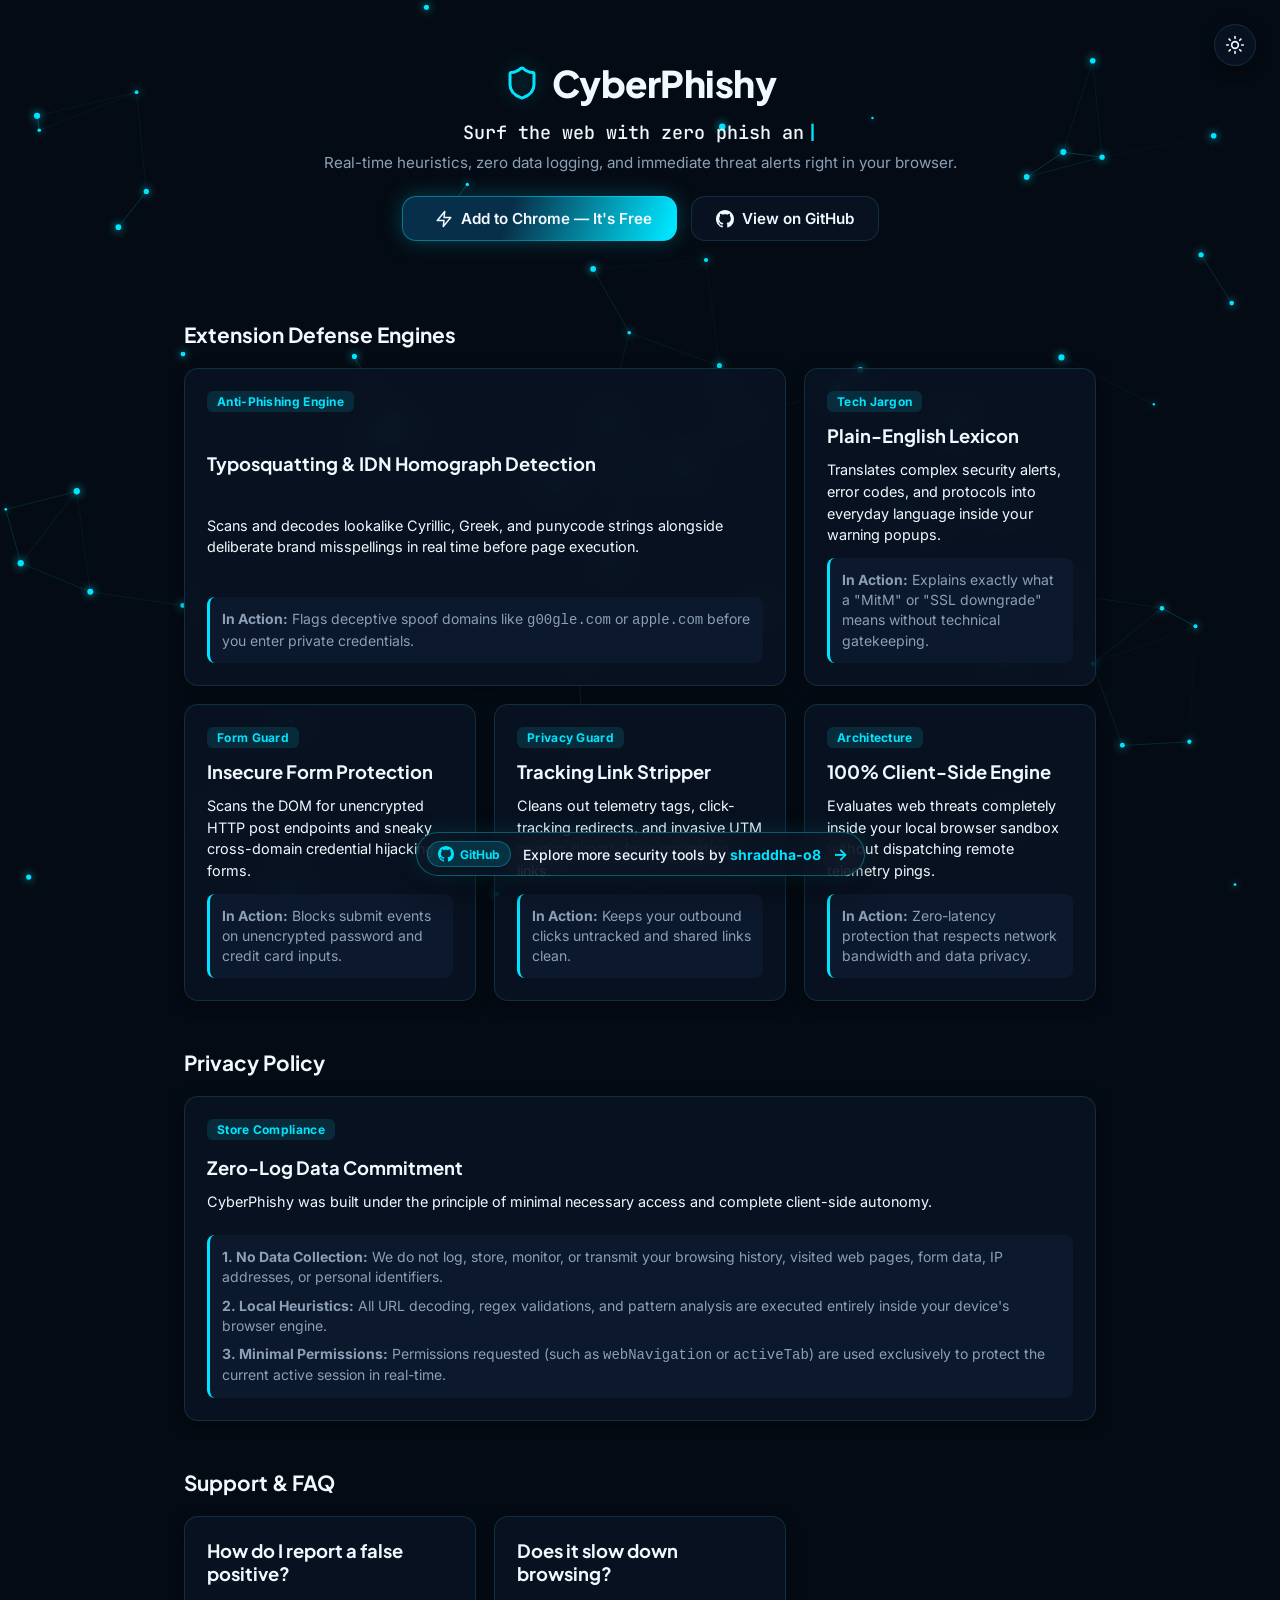
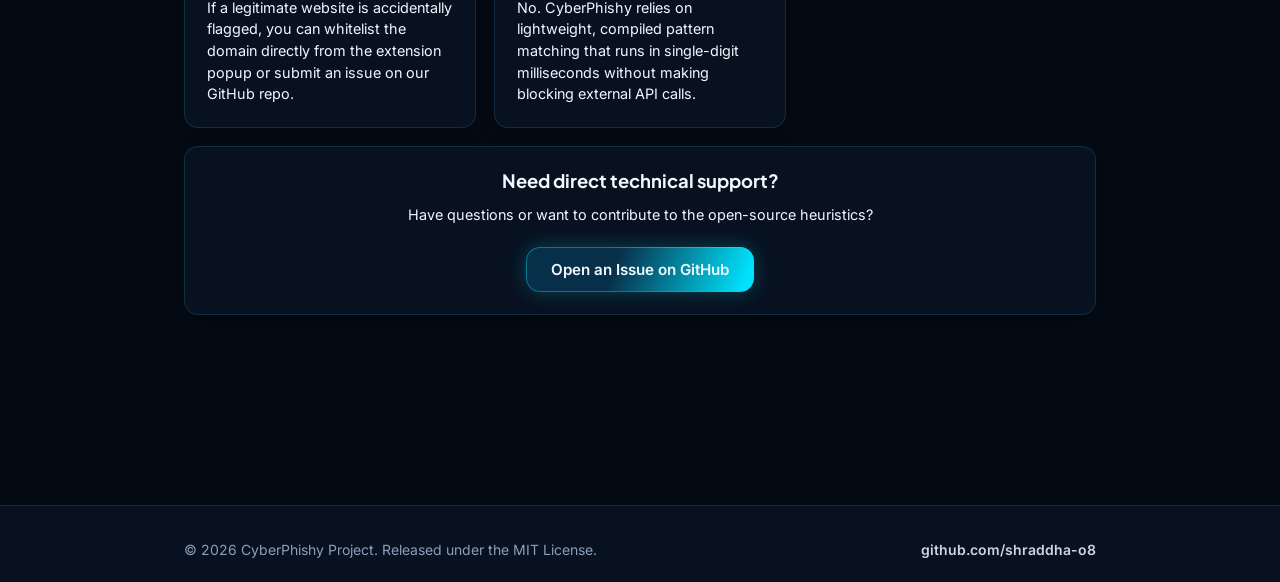
==== index.html @ a3a2a8e8 "Initial commit for CyberPhishy site" ====
<!DOCTYPE html>
<html lang="en" data-theme="dark">
<head>
  <meta charset="UTF-8">
  <meta name="viewport" content="width=device-width, initial-scale=1.0">

  <!-- Favicons -->
  <link rel="icon" type="image/svg+xml" sizes="32x32" href="assets/shield_tab_icon.svg" />
  <link rel="icon" type="image/svg+xml" sizes="16x16" href="assets/shield_tab_icon.svg" />
  <link rel="apple-touch-icon" sizes="180x180" href="assets/shield_tab_icon.svg" />

  <title>CyberPhishy — Real-Time Phishing & Web Threat Detector</title>
  <meta name="title" content="CyberPhishy — Web Security & Phishing Detector" />
  <meta name="description" content="A lightweight browser extension that protects you from phishing, typosquatting, insecure forms, and tracking." />

  <!-- Fonts: Inter, Plus Jakarta Sans & JetBrains Mono -->
  <link rel="preconnect" href="https://fonts.googleapis.com">
  <link rel="preconnect" href="https://fonts.gstatic.com" crossorigin>
  <link href="https://fonts.googleapis.com/css2?family=Inter:wght@400;500;600&family=Plus+Jakarta+Sans:wght@600;700;800&family=JetBrains+Mono:wght@500;700&display=swap" rel="stylesheet">

  <link rel="stylesheet" href="css/style.css">

  <!-- Open Graph -->
  <meta property="og:type" content="website" />
  <meta property="og:url" content="https://shraddha-o8.github.io/cyberphishy/" />
  <meta property="og:title" content="CyberPhishy — Web Security & Phishing Detector" />
  <meta property="og:description" content="Surf the web with zero phish anxiety. Open-source client-side defense." />
  <meta property="og:image" content="https://shraddha-o8.github.io/cyberphishy/assets/CyberPhishy.png" />
  <meta property="og:image:width" content="1200" />
  <meta property="og:image:height" content="630" />

  <!-- Twitter / X -->
  <meta property="twitter:card" content="summary_large_image" />
  <meta property="twitter:url" content="https://shraddha-o8.github.io/cyberphishy/" />
  <meta property="twitter:title" content="CyberPhishy — Web Security & Phishing Detector" />
  <meta property="twitter:description" content="Surf the web with zero phish anxiety. Open-source client-side defense." />
  <meta property="twitter:image" content="https://shraddha-o8.github.io/cyberphishy/assets/CyberPhishy.png" />
</head>
<body>

  <!-- Fullscreen Interactive Canvas Background -->
  <canvas id="node-graph-canvas"></canvas>

  <!-- Theme Switcher -->
  <div class="theme-toggle-container">
    <button id="theme-toggle" class="theme-toggle-btn" aria-label="Toggle theme">
      <svg class="icon icon-sun" xmlns="http://www.w3.org/2000/svg" width="20" height="20" viewBox="0 0 24 24" fill="none" stroke="currentColor" stroke-width="2" stroke-linecap="round" stroke-linejoin="round">
        <circle cx="12" cy="12" r="4"></circle>
        <path d="M12 2v2"></path>
        <path d="M12 20v2"></path>
        <path d="m4.93 4.93 1.41 1.41"></path>
        <path d="m17.66 17.66 1.41 1.41"></path>
        <path d="M2 12h2"></path>
        <path d="M20 12h2"></path>
        <path d="m6.34 17.66-1.41 1.41"></path>
        <path d="m19.07 4.93-1.41 1.41"></path>
      </svg>
      <svg class="icon icon-moon" xmlns="http://www.w3.org/2000/svg" width="20" height="20" viewBox="0 0 24 24" fill="none" stroke="currentColor" stroke-width="2" stroke-linecap="round" stroke-linejoin="round">
        <path d="M12 3a6 6 0 0 0 9 9 9 9 0 1 1-9-9Z"></path>
      </svg>
    </button>
  </div>

  <!-- Header / Hero Section -->
  <header class="site-header">
    <div class="container">
      <div class="header-title">
        <svg class="icon-shield" xmlns="http://www.w3.org/2000/svg" width="36" height="36" viewBox="0 0 24 24" fill="none" stroke="currentColor" stroke-width="2" stroke-linecap="round" stroke-linejoin="round">
          <path d="M20 13c0 5-3.5 7.5-7.66 8.95a1 1 0 0 1-.67-.01C7.5 20.5 4 18 4 13V6a1 1 0 0 1 1-1c2 0 4.5-1.2 6.24-2.72a1.17 1.17 0 0 1 1.52 0C14.51 3.81 17 5 19 5a1 1 0 0 1 1 1z"></path>
        </svg>
        <h1>CyberPhishy</h1>
      </div>

      <!-- Typewriter Subtitle -->
      <p class="hero-tagline">
        <span id="typewriter-text"></span><span class="typewriter-cursor">|</span>
      </p>
      <p class="hero-subtext">Real-time heuristics, zero data logging, and immediate threat alerts right in your browser.</p>

      <!-- Action Buttons -->
      <div class="controls-section" style="justify-content: center; margin-top: 24px;">
        <a href="https://chrome.google.com/webstore" target="_blank" rel="noopener noreferrer" class="btn btn-shimmer">
          <span class="shimmer-sparkle"></span>
          <svg class="btn-icon" xmlns="http://www.w3.org/2000/svg" width="18" height="18" viewBox="0 0 24 24" fill="none" stroke="currentColor" stroke-width="2" stroke-linecap="round" stroke-linejoin="round">
            <polygon points="13 2 3 14 12 14 11 22 21 10 12 10 13 2"></polygon>
          </svg>
          <span class="btn-text">Add to Chrome — It's Free</span>
        </a>
        <a href="https://github.com/shraddha-o8" target="_blank" rel="noopener noreferrer" class="btn" style="background-color: var(--bg-card); border: 1px solid var(--border-color); color: var(--text-main);">
          <svg class="github-icon" viewBox="0 0 24 24" width="18" height="18" fill="currentColor">
            <path d="M12 0C5.37 0 0 5.37 0 12c0 5.31 3.435 9.795 8.205 11.385.6.105.825-.255.825-.57 0-.285-.015-1.23-.015-2.235-3.015.555-3.795-.735-4.035-1.41-.135-.345-.72-1.41-1.23-1.695-.42-.225-1.02-.78-.015-.795.945-.015 1.62.87 1.845 1.23 1.08 1.815 2.805 1.305 3.495.99.105-.78.42-1.305.765-1.605-2.67-.3-5.46-1.335-5.46-5.925 0-1.305.465-2.385 1.23-3.225-.12-.3-.54-1.53.12-3.18 0 0 1.005-.315 3.3 1.23.96-.27 1.98-.405 3-.405s2.04.135 3 .405c2.295-1.56 3.3-1.23 3.3-1.23.66 1.65.24 2.88.12 3.18.765.84 1.23 1.905 1.23 3.225 0 4.605-2.805 5.625-5.475 5.925.435.375.81 1.095.81 2.22 0 1.605-.015 2.895-.015 3.3 0 .315.225.69.825.57A12.02 12.02 0 0024 12c0-6.63-5.37-12-12-12z"/>
          </svg>
          <span>View on GitHub</span>
        </a>
      </div>
    </div>
  </header>

  <main class="container">

      <!-- FEATURES SECTION (Bento Grid) -->
          <div class="section-title">
            <h2>Extension Defense Engines</h2>
          </div>

          <section class="bento-grid" style="margin-bottom: 48px;">
            <!-- Bento Item 1: Large Featured Card (Spans 2 columns) -->
            <div class="term-card bento-span-2">
              <span class="topic-tag">Anti-Phishing Engine</span>
              <h3>Typosquatting & IDN Homograph Detection</h3>
              <p class="short-def">Scans and decodes lookalike Cyrillic, Greek, and punycode strings alongside deliberate brand misspellings in real time before page execution.</p>
              <div class="layman-def">
                <strong>In Action:</strong> Flags deceptive spoof domains like <code>g00gle.com</code> or <code>аррӏе.com</code> before you enter private credentials.
              </div>
            </div>

            <!-- Bento Item 2: Jargon Integrator -->
            <div class="term-card">
              <span class="topic-tag">Tech Jargon</span>
              <h3>Plain-English Lexicon</h3>
              <p class="short-def">Translates complex security alerts, error codes, and protocols into everyday language inside your warning popups.</p>
              <div class="layman-def">
                <strong>In Action:</strong> Explains exactly what a "MitM" or "SSL downgrade" means without technical gatekeeping.
              </div>
            </div>

            <!-- Bento Item 3: Insecure Form Guard -->
            <div class="term-card">
              <span class="topic-tag">Form Guard</span>
              <h3>Insecure Form Protection</h3>
              <p class="short-def">Scans the DOM for unencrypted HTTP post endpoints and sneaky cross-domain credential hijacking forms.</p>
              <div class="layman-def">
                <strong>In Action:</strong> Blocks submit events on unencrypted password and credit card inputs.
              </div>
            </div>

            <!-- Bento Item 4: Privacy Stripper -->
            <div class="term-card">
              <span class="topic-tag">Privacy Guard</span>
              <h3>Tracking Link Stripper</h3>
              <p class="short-def">Cleans out telemetry tags, click-tracking redirects, and invasive UTM queries directly from navigation links.</p>
              <div class="layman-def">
                <strong>In Action:</strong> Keeps your outbound clicks untracked and shared links clean.
              </div>
            </div>

            <!-- Bento Item 5: Performance & Sandbox -->
            <div class="term-card">
              <span class="topic-tag">Architecture</span>
              <h3>100% Client-Side Engine</h3>
              <p class="short-def">Evaluates web threats completely inside your local browser sandbox without dispatching remote telemetry pings.</p>
              <div class="layman-def">
                <strong>In Action:</strong> Zero-latency protection that respects network bandwidth and data privacy.
              </div>
            </div>
          </section>

    <!-- PRIVACY POLICY SECTION -->
    <div id="privacy" class="section-title">
      <h2>Privacy Policy</h2>
    </div>

    <section class="term-card" style="margin-bottom: 48px;">
      <span class="topic-tag">Store Compliance</span>
      <h3 style="margin-top: 4px;">Zero-Log Data Commitment</h3>
      <p class="short-def">CyberPhishy was built under the principle of minimal necessary access and complete client-side autonomy.</p>
      <div class="layman-def" style="margin-top: 10px; display: flex; flex-direction: column; gap: 8px;">
        <p><strong>1. No Data Collection:</strong> We do not log, store, monitor, or transmit your browsing history, visited web pages, form data, IP addresses, or personal identifiers.</p>
        <p><strong>2. Local Heuristics:</strong> All URL decoding, regex validations, and pattern analysis are executed entirely inside your device's browser engine.</p>
        <p><strong>3. Minimal Permissions:</strong> Permissions requested (such as <code>webNavigation</code> or <code>activeTab</code>) are used exclusively to protect the current active session in real-time.</p>
      </div>
    </section>

    <!-- SUPPORT & FAQS SECTION -->
    <div id="support" class="section-title">
      <h2>Support & FAQ</h2>
    </div>

    <section class="terms-grid" style="margin-bottom: 40px;">
      <div class="term-card">
        <h3>How do I report a false positive?</h3>
        <p class="short-def">If a legitimate website is accidentally flagged, you can whitelist the domain directly from the extension popup or submit an issue on our GitHub repo.</p>
      </div>

      <div class="term-card">
        <h3>Does it slow down browsing?</h3>
        <p class="short-def">No. CyberPhishy relies on lightweight, compiled pattern matching that runs in single-digit milliseconds without making blocking external API calls.</p>
      </div>

      <div class="term-card" style="grid-column: 1 / -1; text-align: center; align-items: center;">
        <h3>Need direct technical support?</h3>
        <p class="short-def">Have questions or want to contribute to the open-source heuristics?</p>
        <a href="https://github.com/shraddha-o8" target="_blank" rel="noopener noreferrer" class="btn btn-shimmer" style="margin-top: 10px;">
          <span class="btn-text">Open an Issue on GitHub</span>
        </a>
      </div>
    </section>

  </main>

  <!-- Sticky Bottom Banner -->
  <aside class="sticky-banner-wrapper">
    <a href="https://github.com/shraddha-o8" target="_blank" rel="noopener noreferrer" class="sticky-banner" aria-label="Visit GitHub Profile">
      <span class="banner-badge">
        <svg class="github-icon" viewBox="0 0 24 24" width="16" height="16" fill="currentColor">
          <path d="M12 0C5.37 0 0 5.37 0 12c0 5.31 3.435 9.795 8.205 11.385.6.105.825-.255.825-.57 0-.285-.015-1.23-.015-2.235-3.015.555-3.795-.735-4.035-1.41-.135-.345-.72-1.41-1.23-1.695-.42-.225-1.02-.78-.015-.795.945-.015 1.62.87 1.845 1.23 1.08 1.815 2.805 1.305 3.495.99.105-.78.42-1.305.765-1.605-2.67-.3-5.46-1.335-5.46-5.925 0-1.305.465-2.385 1.23-3.225-.12-.3-.54-1.53.12-3.18 0 0 1.005-.315 3.3 1.23.96-.27 1.98-.405 3-.405s2.04.135 3 .405c2.295-1.56 3.3-1.23 3.3-1.23.66 1.65.24 2.88.12 3.18.765.84 1.23 1.905 1.23 3.225 0 4.605-2.805 5.625-5.475 5.925.435.375.81 1.095.81 2.22 0 1.605-.015 2.895-.015 3.3 0 .315.225.69.825.57A12.02 12.02 0 0024 12c0-6.63-5.37-12-12-12z"/>
        </svg>
        GitHub
      </span>
      <span class="banner-text">Explore more security tools by <strong>shraddha-o8</strong></span>
      <span class="banner-trailing">→</span>
    </a>
  </aside>

  <!-- Footer -->
  <footer class="site-footer">
    <div class="container footer-content">
      <p>&copy; 2026 CyberPhishy Project. Released under the MIT License.</p>
      <a href="https://github.com/shraddha-o8" target="_blank" rel="noopener noreferrer" class="github-link">
        <span>github.com/shraddha-o8</span>
      </a>
    </div>
  </footer>

  <script src="js/index.js"></script>
  <script src="js/theme.js"></script>
</body>
</html>
---- css/style.css ----
/* ==========================================================================
   Design System: Deep Midnight Tech Blue & Glowing Cyan
   ========================================================================== */
:root {
  /* Light Theme (Clean Steel Slate & Cyan) */
  --bg-main: #e2eaf3;
  --bg-card: rgba(255, 255, 255, 0.85);
  --bg-card-subtle: rgba(226, 234, 243, 0.6);
  --border-color: rgba(14, 116, 144, 0.18);
  --border-hover: #0284c7;
  --text-main: #0b1526;
  --text-muted: #475569;
  --accent-color: #0284c7;
  --accent-light: rgba(2, 132, 199, 0.12);
  --accent-cyan: #0099cc;
  --shadow-sm: 0 4px 12px rgba(11, 21, 38, 0.05);
  --shadow-md: 0 10px 25px rgba(2, 132, 199, 0.1);

  --font-heading: 'Plus Jakarta Sans', -apple-system, sans-serif;
  --font-body: 'Inter', -apple-system, sans-serif;
  --radius: 14px;
}

[data-theme="dark"] {
  /* Dark Theme (Deep Midnight Navy & Vivid Neon Cyan) */
  --bg-main: #050b14;
  --bg-card: rgba(10, 20, 36, 0.75);
  --bg-card-subtle: rgba(16, 29, 50, 0.6);
  --border-color: rgba(56, 189, 248, 0.16);
  --border-hover: #00e5ff;
  --text-main: #f0f9ff;
  --text-muted: #8ba0b8;
  --accent-color: #00e5ff;
  --accent-light: rgba(0, 229, 255, 0.12);
  --accent-cyan: #00e5ff;
  --shadow-sm: 0 4px 14px rgba(0, 0, 0, 0.4);
  --shadow-md: 0 12px 30px rgba(0, 229, 255, 0.12);
}

/* ==========================================================================
   Base Styles
   ========================================================================== */
* {
  box-sizing: border-box;
  margin: 0;
  padding: 0;
}

body {
  background-color: var(--bg-main);
  color: var(--text-main);
  font-family: var(--font-body);
  position: relative;
  min-height: 100vh;
  display: flex;
  flex-direction: column;
  overflow-x: hidden;
  transition: background-color 0.3s ease, color 0.3s ease;
}

/* Fullscreen Node Graph Canvas */
#node-graph-canvas {
  position: fixed;
  top: 0;
  left: 0;
  width: 100vw;
  height: 100vh;
  z-index: 0;
  pointer-events: none;
  display: block;
}

.container {
  max-width: 960px;
  width: 100%;
  margin: 0 auto;
  padding: 0 24px;
  position: relative;
  z-index: 1;
}

main.container {
  flex: 1;
  padding-bottom: 90px;
}

/* ==========================================================================
   Typewriter Motto
   ========================================================================== */
.hero-tagline {
  font-family: 'JetBrains Mono', 'Courier New', monospace;
  font-size: 1.15rem;
  font-weight: 500;
  margin: 12px 0 6px;
  min-height: 1.6em;
  display: flex;
  align-items: center;
  justify-content: center;
  color: var(--text-main);
}

.typewriter-cursor {
  display: inline-block;
  color: var(--accent-cyan);
  font-weight: 700;
  margin-left: 3px;
  animation: blinkCursor 0.8s infinite;
}

@keyframes blinkCursor {
  0%, 100% { opacity: 1; }
  50% { opacity: 0; }
}

.hero-subtext {
  color: var(--text-muted);
  font-size: 0.95rem;
  margin-top: 4px;
}

/* ==========================================================================
   Theme Toggle Button (Top Right)
   ========================================================================== */
.theme-toggle-container {
  position: absolute;
  top: 24px;
  right: 24px;
  z-index: 100;
}

.theme-toggle-btn {
  background-color: var(--bg-card);
  border: 1px solid var(--border-color);
  color: var(--text-main);
  padding: 10px;
  border-radius: 50%;
  cursor: pointer;
  display: flex;
  align-items: center;
  justify-content: center;
  box-shadow: var(--shadow-sm);
  backdrop-filter: blur(12px);
  -webkit-backdrop-filter: blur(12px);
  transition: all 0.2s ease;
}

.theme-toggle-btn:hover {
  border-color: var(--accent-cyan);
  transform: translateY(-2px);
  box-shadow: 0 0 16px rgba(0, 229, 255, 0.3);
}

[data-theme="light"] .icon-sun { display: none; }
[data-theme="light"] .icon-moon { display: block; }
[data-theme="dark"] .icon-sun { display: block; }
[data-theme="dark"] .icon-moon { display: none; }

/* ==========================================================================
   Header & Hero
   ========================================================================== */
.site-header {
  text-align: center;
  padding: 60px 0 30px;
  margin-bottom: 20px;
  position: relative;
  z-index: 1;
}

.header-title {
  display: flex;
  align-items: center;
  justify-content: center;
  gap: 12px;
  margin-bottom: 8px;
}

.icon-shield {
  color: var(--accent-cyan);
  filter: drop-shadow(0 0 10px rgba(0, 229, 255, 0.4));
}

.site-header h1 {
  font-family: var(--font-heading);
  font-size: 2.3rem;
  font-weight: 800;
  color: var(--text-main);
  letter-spacing: -0.5px;
}

/* ==========================================================================
   Buttons & Controls
   ========================================================================== */
.controls-section {
  display: flex;
  gap: 14px;
  margin-bottom: 30px;
  flex-wrap: wrap;
}

.btn {
  display: inline-flex;
  align-items: center;
  justify-content: center;
  gap: 8px;
  padding: 12px 24px;
  border-radius: var(--radius);
  font-family: var(--font-body);
  font-size: 0.95rem;
  font-weight: 600;
  cursor: pointer;
  text-decoration: none;
  position: relative;
  overflow: hidden;
  transition: all 0.3s ease;
}

.btn-shimmer {
  background: linear-gradient(110deg, #0284c7 45%, #38bdf8 55%, #0284c7);
  background-size: 200% 100%;
  color: #ffffff;
  border: 1px solid rgba(255, 255, 255, 0.25);
  box-shadow: 0 4px 16px rgba(2, 132, 199, 0.3);
  animation: shimmerMove 3.5s infinite linear;
}

[data-theme="dark"] .btn-shimmer {
  background: linear-gradient(110deg, #082f49 20%, #00e5ff 50%, #082f49 80%);
  background-size: 200% 100%;
  color: #f0f9ff;
  border: 1px solid rgba(0, 229, 255, 0.4);
  box-shadow: 0 0 20px rgba(0, 229, 255, 0.25);
}

@keyframes shimmerMove {
  0% { background-position: 200% 0; }
  100% { background-position: -200% 0; }
}

.btn-shimmer:hover {
  transform: translateY(-2px);
  box-shadow: 0 0 25px rgba(0, 229, 255, 0.45);
}

.btn-shimmer .btn-icon,
.btn-shimmer .btn-text {
  position: relative;
  z-index: 2;
}

/* ==========================================================================
   Section Headings & Card Grids
   ========================================================================== */
.section-title {
  margin-bottom: 20px;
}

.section-title h2 {
  font-family: var(--font-heading);
  font-size: 1.3rem;
  font-weight: 700;
  color: var(--text-main);
}

.terms-grid {
  display: grid;
  grid-template-columns: repeat(auto-fill, minmax(290px, 1fr));
  gap: 18px;
}

.term-card {
  background-color: var(--bg-card);
  border: 1px solid var(--border-color);
  border-radius: var(--radius);
  padding: 22px;
  display: flex;
  flex-direction: column;
  gap: 12px;
  box-shadow: var(--shadow-sm);
  backdrop-filter: blur(12px);
  -webkit-backdrop-filter: blur(12px);
  transition: all 0.25s ease;
}

.term-card:hover {
  border-color: var(--accent-cyan);
  transform: translateY(-3px);
  box-shadow: var(--shadow-md);
}

.term-card h3 {
  font-family: var(--font-heading);
  font-size: 1.15rem;
  font-weight: 700;
  color: var(--text-main);
}

.topic-tag {
  display: inline-block;
  align-self: flex-start;
  padding: 3px 10px;
  background-color: var(--accent-light);
  color: var(--accent-cyan);
  border-radius: 6px;
  font-size: 0.75rem;
  font-weight: 700;
  letter-spacing: 0.3px;
}

.short-def {
  color: var(--text-main);
  font-size: 0.9rem;
  line-height: 1.5;
}

.layman-def {
  color: var(--text-muted);
  font-size: 0.875rem;
  background-color: var(--bg-card-subtle);
  padding: 12px;
  border-radius: 8px;
  border-left: 3px solid var(--accent-cyan);
  line-height: 1.45;
}

/* ==========================================================================
   Bento Box Grid Layout
   ========================================================================== */
.bento-grid {
  display: grid;
  grid-template-columns: repeat(3, 1fr);
  gap: 18px;
}

.bento-grid .term-card {
  display: flex;
  flex-direction: column;
  justify-content: space-between;
  height: 100%;
}

.bento-span-2 {
  grid-column: span 2;
}

/* ==========================================================================
   Responsive Breakpoints for Bento Grid
   ========================================================================== */
@media (max-width: 900px) {
  .bento-grid {
    grid-template-columns: repeat(2, 1fr);
  }
  .bento-span-2 {
    grid-column: span 2;
  }
}

@media (max-width: 650px) {
  .bento-grid {
    grid-template-columns: 1fr;
  }
  .bento-span-2 {
    grid-column: span 1;
  }
}

/* ==========================================================
   Sticky Bottom Profile Banner
   ========================================================== */
.sticky-banner-wrapper {
  position: fixed;
  bottom: 24px;
  left: 0;
  width: 100%;
  display: flex;
  justify-content: center;
  align-items: center;
  z-index: 99;
  pointer-events: none;
  padding: 0 16px;
}

.sticky-banner {
  pointer-events: auto;
  display: inline-flex;
  align-items: center;
  gap: 12px;
  padding: 8px 16px 8px 10px;
  border-radius: 9999px;
  text-decoration: none;
  font-size: 0.875rem;
  color: var(--text-main);
  background: rgba(10, 20, 36, 0.8);
  border: 1px solid rgba(0, 229, 255, 0.35);
  box-shadow: 0 10px 30px rgba(0, 0, 0, 0.4), 0 0 20px rgba(0, 229, 255, 0.15);
  backdrop-filter: blur(14px);
  -webkit-backdrop-filter: blur(14px);
  transition: all 0.25s cubic-bezier(0.16, 1, 0.3, 1);
}

[data-theme="light"] .sticky-banner {
  background: rgba(255, 255, 255, 0.85);
  border: 1px solid rgba(2, 132, 199, 0.3);
  box-shadow: 0 10px 25px rgba(2, 132, 199, 0.15);
}

.banner-badge {
  display: inline-flex;
  align-items: center;
  gap: 6px;
  padding: 4px 10px;
  border-radius: 9999px;
  font-weight: 700;
  font-size: 0.75rem;
  background: rgba(0, 229, 255, 0.15);
  color: var(--accent-cyan);
  border: 1px solid rgba(0, 229, 255, 0.3);
}

[data-theme="light"] .banner-badge {
  background: rgba(2, 132, 199, 0.1);
  color: var(--accent-color);
  border-color: rgba(2, 132, 199, 0.25);
}

.banner-text {
  color: var(--text-main);
  font-weight: 500;
}

.banner-text strong {
  color: var(--accent-cyan);
}

[data-theme="light"] .banner-text strong {
  color: var(--accent-color);
}

.banner-trailing {
  font-size: 1rem;
  font-weight: 700;
  color: var(--accent-cyan);
  transition: transform 0.2s ease;
}

.sticky-banner:hover {
  transform: translateY(-3px) scale(1.02);
  border-color: var(--accent-cyan);
  box-shadow: 0 12px 35px rgba(0, 229, 255, 0.3);
}

.sticky-banner:hover .banner-trailing {
  transform: translateX(4px);
}

/* ==========================================================================
   Footer
   ========================================================================== */
.site-footer {
  padding: 35px 0 25px;
  color: var(--text-muted);
  font-size: 0.875rem;
  margin-top: 60px;
  border-top: 1px solid var(--border-color);
  background: var(--bg-card);
  backdrop-filter: blur(12px);
  -webkit-backdrop-filter: blur(12px);
  position: relative;
  z-index: 1;
}

.footer-content {
  display: flex;
  justify-content: space-between;
  align-items: center;
  flex-wrap: wrap;
  gap: 12px;
}

.github-link {
  display: inline-flex;
  align-items: center;
  gap: 8px;
  text-decoration: none;
  font-weight: 600;
  color: var(--text-main);
  opacity: 0.85;
  transition: all 0.2s ease;
}

.github-link:hover {
  opacity: 1;
  color: var(--accent-cyan);
  transform: translateY(-2px);
}

.github-icon {
  fill: currentColor;
}

/* ==========================================================================
   Responsive Design
   ========================================================================== */
@media (max-width: 768px) {
  .site-header {
    padding: 40px 0 20px;
  }
  .site-header h1 {
    font-size: 1.8rem;
  }
  .controls-section {
    flex-direction: column;
    gap: 10px;
  }
  .btn {
    width: 100%;
  }
  .terms-grid {
    grid-template-columns: 1fr;
  }
  .footer-content {
    flex-direction: column;
    text-align: center;
  }
}

@media (max-width: 600px) {
  .sticky-banner-wrapper {
    bottom: 16px;
  }
  .sticky-banner {
    padding: 6px 14px 6px 8px;
    font-size: 0.8rem;
    gap: 8px;
  }
  .banner-badge {
    padding: 3px 8px;
  }
}
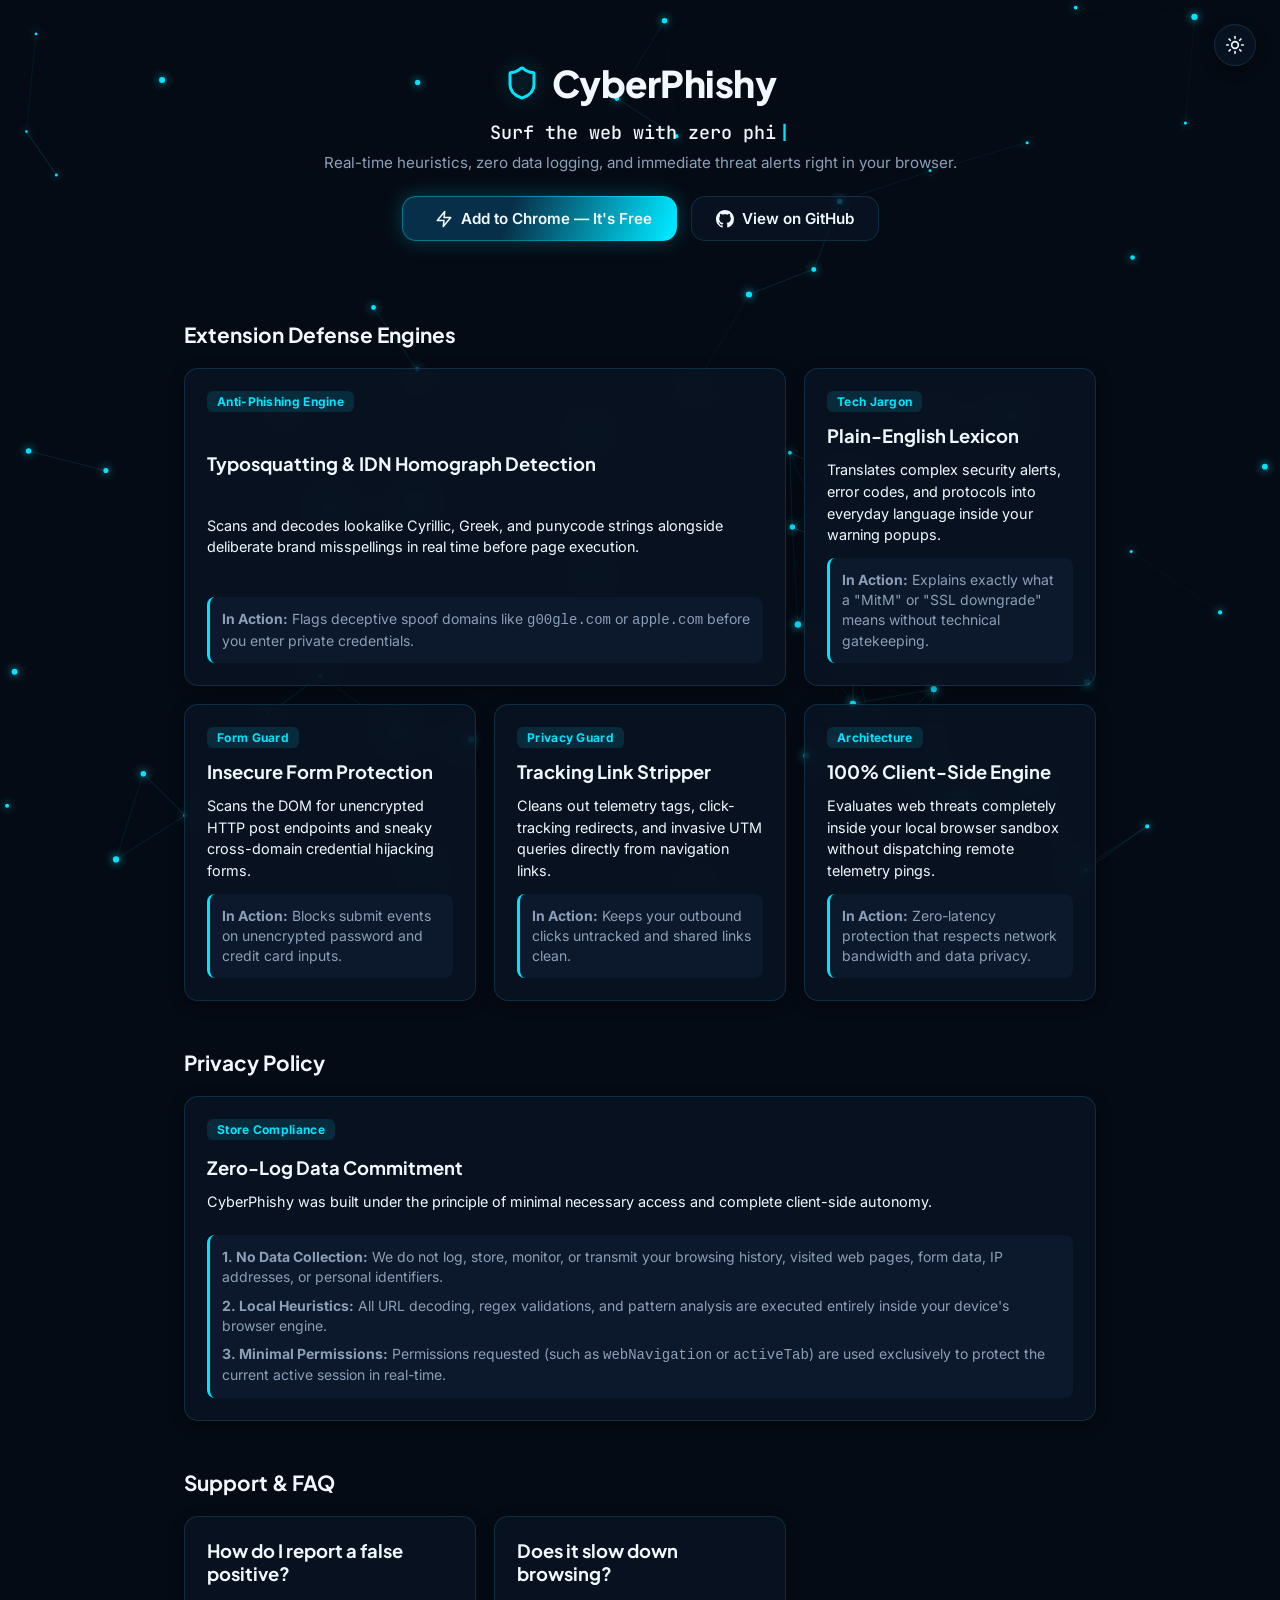
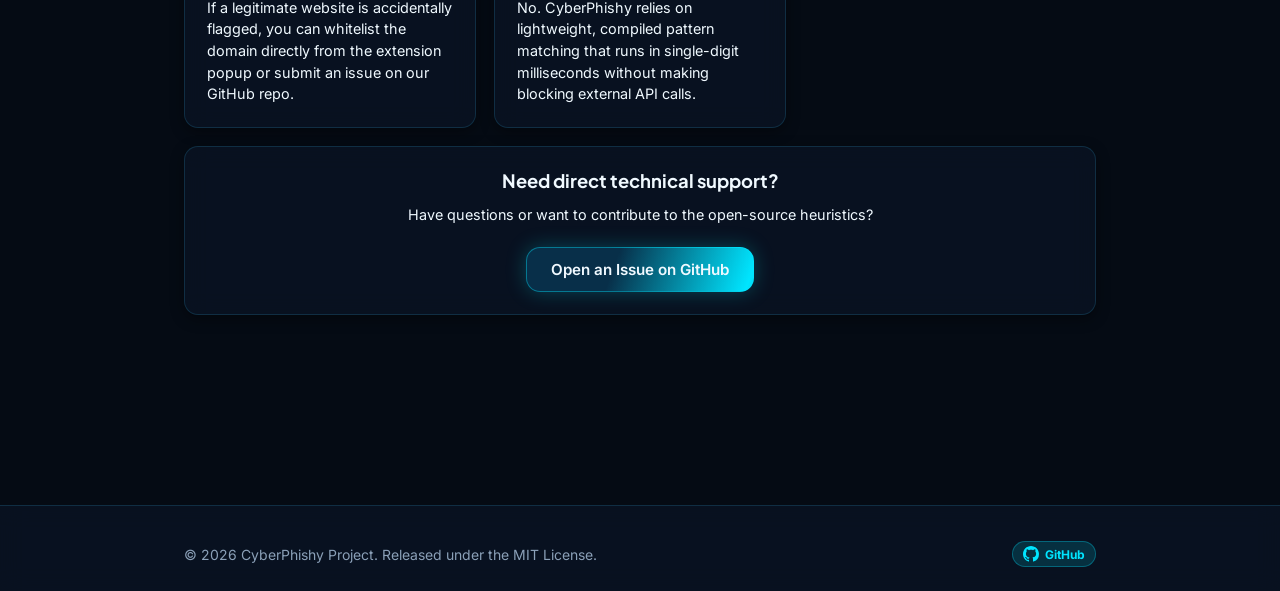
==== commit 3c17f7f4: "#1 Removed banner and also modified the footer" ====
--- a/index.html
+++ b/index.html
@@ -198,29 +198,18 @@
 
   </main>
 
-  <!-- Sticky Bottom Banner -->
-  <aside class="sticky-banner-wrapper">
-    <a href="https://github.com/shraddha-o8" target="_blank" rel="noopener noreferrer" class="sticky-banner" aria-label="Visit GitHub Profile">
-      <span class="banner-badge">
-        <svg class="github-icon" viewBox="0 0 24 24" width="16" height="16" fill="currentColor">
-          <path d="M12 0C5.37 0 0 5.37 0 12c0 5.31 3.435 9.795 8.205 11.385.6.105.825-.255.825-.57 0-.285-.015-1.23-.015-2.235-3.015.555-3.795-.735-4.035-1.41-.135-.345-.72-1.41-1.23-1.695-.42-.225-1.02-.78-.015-.795.945-.015 1.62.87 1.845 1.23 1.08 1.815 2.805 1.305 3.495.99.105-.78.42-1.305.765-1.605-2.67-.3-5.46-1.335-5.46-5.925 0-1.305.465-2.385 1.23-3.225-.12-.3-.54-1.53.12-3.18 0 0 1.005-.315 3.3 1.23.96-.27 1.98-.405 3-.405s2.04.135 3 .405c2.295-1.56 3.3-1.23 3.3-1.23.66 1.65.24 2.88.12 3.18.765.84 1.23 1.905 1.23 3.225 0 4.605-2.805 5.625-5.475 5.925.435.375.81 1.095.81 2.22 0 1.605-.015 2.895-.015 3.3 0 .315.225.69.825.57A12.02 12.02 0 0024 12c0-6.63-5.37-12-12-12z"/>
-        </svg>
-        GitHub
-      </span>
-      <span class="banner-text">Explore more security tools by <strong>shraddha-o8</strong></span>
-      <span class="banner-trailing">→</span>
-    </a>
-  </aside>
-
   <!-- Footer -->
-  <footer class="site-footer">
-    <div class="container footer-content">
-      <p>&copy; 2026 CyberPhishy Project. Released under the MIT License.</p>
-      <a href="https://github.com/shraddha-o8" target="_blank" rel="noopener noreferrer" class="github-link">
-        <span>github.com/shraddha-o8</span>
-      </a>
-    </div>
-  </footer>
+    <footer class="site-footer">
+      <div class="container footer-content">
+        <p>&copy; 2026 CyberPhishy Project. Released under the MIT License.</p>
+        <a href="https://github.com/shraddha-o8" target="_blank" rel="noopener noreferrer" class="banner-badge" style="text-decoration: none;">
+          <svg class="github-icon" viewBox="0 0 24 24" width="16" height="16" fill="currentColor">
+            <path d="M12 0C5.37 0 0 5.37 0 12c0 5.31 3.435 9.795 8.205 11.385.6.105.825-.255.825-.57 0-.285-.015-1.23-.015-2.235-3.015.555-3.795-.735-4.035-1.41-.135-.345-.72-1.41-1.23-1.695-.42-.225-1.02-.78-.015-.795.945-.015 1.62.87 1.845 1.23 1.08 1.815 2.805 1.305 3.495.99.105-.78.42-1.305.765-1.605-2.67-.3-5.46-1.335-5.46-5.925 0-1.305.465-2.385 1.23-3.225-.12-.3-.54-1.53.12-3.18 0 0 1.005-.315 3.3 1.23.96-.27 1.98-.405 3-.405s2.04.135 3 .405c2.295-1.56 3.3-1.23 3.3-1.23.66 1.65.24 2.88.12 3.18.765.84 1.23 1.905 1.23 3.225 0 4.605-2.805 5.625-5.475 5.925.435.375.81 1.095.81 2.22 0 1.605-.015 2.895-.015 3.3 0 .315.225.69.825.57A12.02 12.02 0 0024 12c0-6.63-5.37-12-12-12z"/>
+          </svg>
+          <span>GitHub</span>
+        </a>
+      </div>
+    </footer>
 
   <script src="js/index.js"></script>
   <script src="js/theme.js"></script>
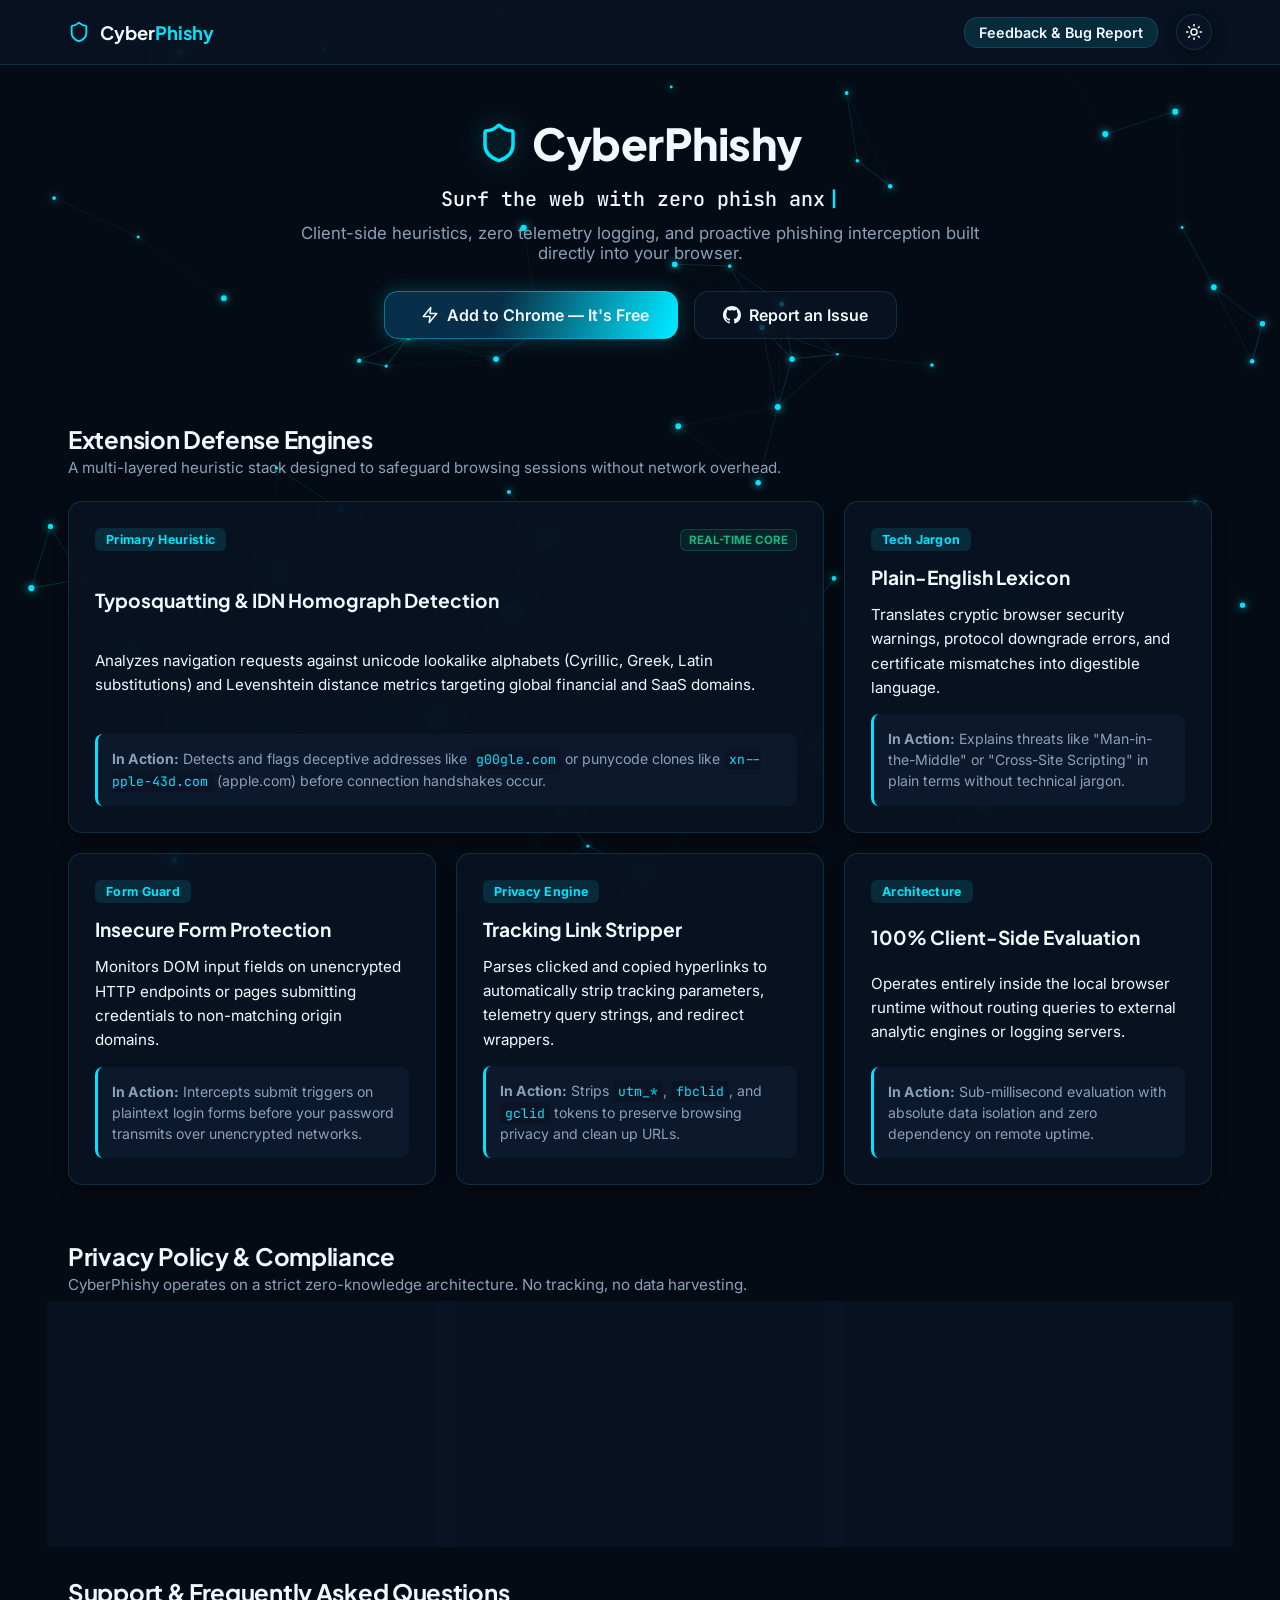
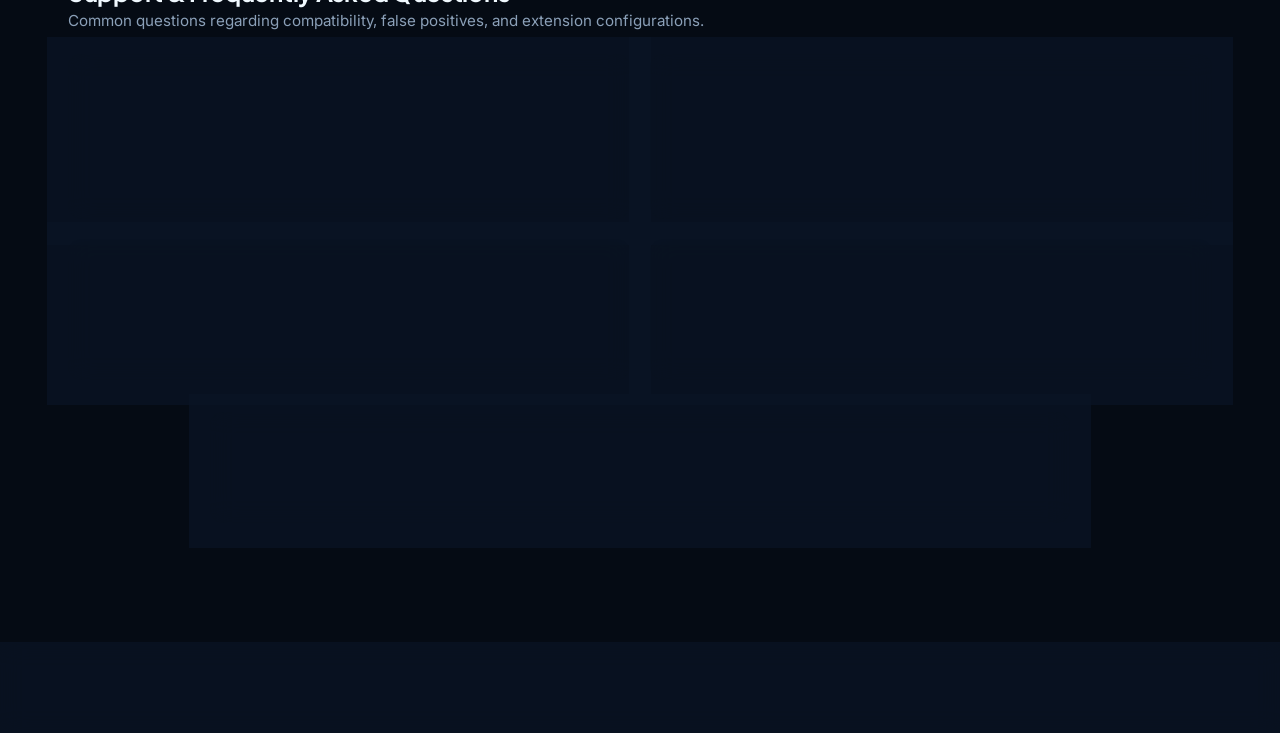
==== commit 30546049: "#2 Expanded the home page layout and minimized border space" ====
--- a/index.html
+++ b/index.html
@@ -11,7 +11,7 @@
 
   <title>CyberPhishy — Real-Time Phishing & Web Threat Detector</title>
   <meta name="title" content="CyberPhishy — Web Security & Phishing Detector" />
-  <meta name="description" content="A lightweight browser extension that protects you from phishing, typosquatting, insecure forms, and tracking." />
+  <meta name="description" content="A high-performance browser extension that protects you from phishing, typosquatting, insecure forms, and tracking." />
 
   <!-- Fonts: Inter, Plus Jakarta Sans & JetBrains Mono -->
   <link rel="preconnect" href="https://fonts.googleapis.com">
@@ -24,7 +24,7 @@
   <meta property="og:type" content="website" />
   <meta property="og:url" content="https://shraddha-o8.github.io/cyberphishy/" />
   <meta property="og:title" content="CyberPhishy — Web Security & Phishing Detector" />
-  <meta property="og:description" content="Surf the web with zero phish anxiety. Open-source client-side defense." />
+  <meta property="og:description" content="Surf the web with zero phish anxiety. Client-side browser protection." />
   <meta property="og:image" content="https://shraddha-o8.github.io/cyberphishy/assets/CyberPhishy.png" />
   <meta property="og:image:width" content="1200" />
   <meta property="og:image:height" content="630" />
@@ -33,7 +33,7 @@
   <meta property="twitter:card" content="summary_large_image" />
   <meta property="twitter:url" content="https://shraddha-o8.github.io/cyberphishy/" />
   <meta property="twitter:title" content="CyberPhishy — Web Security & Phishing Detector" />
-  <meta property="twitter:description" content="Surf the web with zero phish anxiety. Open-source client-side defense." />
+  <meta property="twitter:description" content="Surf the web with zero phish anxiety. Client-side browser protection." />
   <meta property="twitter:image" content="https://shraddha-o8.github.io/cyberphishy/assets/CyberPhishy.png" />
 </head>
 <body>
@@ -41,31 +41,44 @@
   <!-- Fullscreen Interactive Canvas Background -->
   <canvas id="node-graph-canvas"></canvas>
 
-  <!-- Theme Switcher -->
-  <div class="theme-toggle-container">
-    <button id="theme-toggle" class="theme-toggle-btn" aria-label="Toggle theme">
-      <svg class="icon icon-sun" xmlns="http://www.w3.org/2000/svg" width="20" height="20" viewBox="0 0 24 24" fill="none" stroke="currentColor" stroke-width="2" stroke-linecap="round" stroke-linejoin="round">
-        <circle cx="12" cy="12" r="4"></circle>
-        <path d="M12 2v2"></path>
-        <path d="M12 20v2"></path>
-        <path d="m4.93 4.93 1.41 1.41"></path>
-        <path d="m17.66 17.66 1.41 1.41"></path>
-        <path d="M2 12h2"></path>
-        <path d="M20 12h2"></path>
-        <path d="m6.34 17.66-1.41 1.41"></path>
-        <path d="m19.07 4.93-1.41 1.41"></path>
-      </svg>
-      <svg class="icon icon-moon" xmlns="http://www.w3.org/2000/svg" width="20" height="20" viewBox="0 0 24 24" fill="none" stroke="currentColor" stroke-width="2" stroke-linecap="round" stroke-linejoin="round">
-        <path d="M12 3a6 6 0 0 0 9 9 9 9 0 1 1-9-9Z"></path>
-      </svg>
-    </button>
-  </div>
+  <!-- Top Navigation Bar -->
+  <nav class="top-nav">
+    <div class="container nav-content">
+      <a href="index.html" class="nav-brand">
+        <svg class="icon-shield-sm" xmlns="http://www.w3.org/2000/svg" width="22" height="22" viewBox="0 0 24 24" fill="none" stroke="currentColor" stroke-width="2" stroke-linecap="round" stroke-linejoin="round">
+          <path d="M20 13c0 5-3.5 7.5-7.66 8.95a1 1 0 0 1-.67-.01C7.5 20.5 4 18 4 13V6a1 1 0 0 1 1-1c2 0 4.5-1.2 6.24-2.72a1.17 1.17 0 0 1 1.52 0C14.51 3.81 17 5 19 5a1 1 0 0 1 1 1z"></path>
+        </svg>
+        <span>Cyber<strong>Phishy</strong></span>
+      </a>
+
+      <div class="nav-actions">
+        <a href="feedback.html" class="nav-link">Feedback & Bug Report</a>
+        <!-- Theme Switcher -->
+        <button id="theme-toggle" class="theme-toggle-btn" aria-label="Toggle theme">
+          <svg class="icon icon-sun" xmlns="http://www.w3.org/2000/svg" width="18" height="18" viewBox="0 0 24 24" fill="none" stroke="currentColor" stroke-width="2" stroke-linecap="round" stroke-linejoin="round">
+            <circle cx="12" cy="12" r="4"></circle>
+            <path d="M12 2v2"></path>
+            <path d="M12 20v2"></path>
+            <path d="m4.93 4.93 1.41 1.41"></path>
+            <path d="m17.66 17.66 1.41 1.41"></path>
+            <path d="M2 12h2"></path>
+            <path d="M20 12h2"></path>
+            <path d="m6.34 17.66-1.41 1.41"></path>
+            <path d="m19.07 4.93-1.41 1.41"></path>
+          </svg>
+          <svg class="icon icon-moon" xmlns="http://www.w3.org/2000/svg" width="18" height="18" viewBox="0 0 24 24" fill="none" stroke="currentColor" stroke-width="2" stroke-linecap="round" stroke-linejoin="round">
+            <path d="M12 3a6 6 0 0 0 9 9 9 9 0 1 1-9-9Z"></path>
+          </svg>
+        </button>
+      </div>
+    </div>
+  </nav>
 
   <!-- Header / Hero Section -->
   <header class="site-header">
     <div class="container">
       <div class="header-title">
-        <svg class="icon-shield" xmlns="http://www.w3.org/2000/svg" width="36" height="36" viewBox="0 0 24 24" fill="none" stroke="currentColor" stroke-width="2" stroke-linecap="round" stroke-linejoin="round">
+        <svg class="icon-shield" xmlns="http://www.w3.org/2000/svg" width="42" height="42" viewBox="0 0 24 24" fill="none" stroke="currentColor" stroke-width="2" stroke-linecap="round" stroke-linejoin="round">
           <path d="M20 13c0 5-3.5 7.5-7.66 8.95a1 1 0 0 1-.67-.01C7.5 20.5 4 18 4 13V6a1 1 0 0 1 1-1c2 0 4.5-1.2 6.24-2.72a1.17 1.17 0 0 1 1.52 0C14.51 3.81 17 5 19 5a1 1 0 0 1 1 1z"></path>
         </svg>
         <h1>CyberPhishy</h1>
@@ -75,10 +88,10 @@
       <p class="hero-tagline">
         <span id="typewriter-text"></span><span class="typewriter-cursor">|</span>
       </p>
-      <p class="hero-subtext">Real-time heuristics, zero data logging, and immediate threat alerts right in your browser.</p>
+      <p class="hero-subtext">Client-side heuristics, zero telemetry logging, and proactive phishing interception built directly into your browser.</p>
 
       <!-- Action Buttons -->
-      <div class="controls-section" style="justify-content: center; margin-top: 24px;">
+      <div class="controls-section" style="justify-content: center; margin-top: 28px;">
         <a href="https://chrome.google.com/webstore" target="_blank" rel="noopener noreferrer" class="btn btn-shimmer">
           <span class="shimmer-sparkle"></span>
           <svg class="btn-icon" xmlns="http://www.w3.org/2000/svg" width="18" height="18" viewBox="0 0 24 24" fill="none" stroke="currentColor" stroke-width="2" stroke-linecap="round" stroke-linejoin="round">
@@ -86,11 +99,11 @@
           </svg>
           <span class="btn-text">Add to Chrome — It's Free</span>
         </a>
-        <a href="https://github.com/shraddha-o8" target="_blank" rel="noopener noreferrer" class="btn" style="background-color: var(--bg-card); border: 1px solid var(--border-color); color: var(--text-main);">
+        <a href="https://github.com/shraddha-o8/cyberphishy/issues" target="_blank" rel="noopener noreferrer" class="btn" style="background-color: var(--bg-card); border: 1px solid var(--border-color); color: var(--text-main);">
           <svg class="github-icon" viewBox="0 0 24 24" width="18" height="18" fill="currentColor">
             <path d="M12 0C5.37 0 0 5.37 0 12c0 5.31 3.435 9.795 8.205 11.385.6.105.825-.255.825-.57 0-.285-.015-1.23-.015-2.235-3.015.555-3.795-.735-4.035-1.41-.135-.345-.72-1.41-1.23-1.695-.42-.225-1.02-.78-.015-.795.945-.015 1.62.87 1.845 1.23 1.08 1.815 2.805 1.305 3.495.99.105-.78.42-1.305.765-1.605-2.67-.3-5.46-1.335-5.46-5.925 0-1.305.465-2.385 1.23-3.225-.12-.3-.54-1.53.12-3.18 0 0 1.005-.315 3.3 1.23.96-.27 1.98-.405 3-.405s2.04.135 3 .405c2.295-1.56 3.3-1.23 3.3-1.23.66 1.65.24 2.88.12 3.18.765.84 1.23 1.905 1.23 3.225 0 4.605-2.805 5.625-5.475 5.925.435.375.81 1.095.81 2.22 0 1.605-.015 2.895-.015 3.3 0 .315.225.69.825.57A12.02 12.02 0 0024 12c0-6.63-5.37-12-12-12z"/>
           </svg>
-          <span>View on GitHub</span>
+          <span>Report an Issue</span>
         </a>
       </div>
     </div>
@@ -98,118 +111,154 @@
 
   <main class="container">
 
-      <!-- FEATURES SECTION (Bento Grid) -->
-          <div class="section-title">
-            <h2>Extension Defense Engines</h2>
-          </div>
-
-          <section class="bento-grid" style="margin-bottom: 48px;">
-            <!-- Bento Item 1: Large Featured Card (Spans 2 columns) -->
-            <div class="term-card bento-span-2">
-              <span class="topic-tag">Anti-Phishing Engine</span>
-              <h3>Typosquatting & IDN Homograph Detection</h3>
-              <p class="short-def">Scans and decodes lookalike Cyrillic, Greek, and punycode strings alongside deliberate brand misspellings in real time before page execution.</p>
-              <div class="layman-def">
-                <strong>In Action:</strong> Flags deceptive spoof domains like <code>g00gle.com</code> or <code>аррӏе.com</code> before you enter private credentials.
-              </div>
-            </div>
-
-            <!-- Bento Item 2: Jargon Integrator -->
-            <div class="term-card">
-              <span class="topic-tag">Tech Jargon</span>
-              <h3>Plain-English Lexicon</h3>
-              <p class="short-def">Translates complex security alerts, error codes, and protocols into everyday language inside your warning popups.</p>
-              <div class="layman-def">
-                <strong>In Action:</strong> Explains exactly what a "MitM" or "SSL downgrade" means without technical gatekeeping.
-              </div>
-            </div>
-
-            <!-- Bento Item 3: Insecure Form Guard -->
-            <div class="term-card">
-              <span class="topic-tag">Form Guard</span>
-              <h3>Insecure Form Protection</h3>
-              <p class="short-def">Scans the DOM for unencrypted HTTP post endpoints and sneaky cross-domain credential hijacking forms.</p>
-              <div class="layman-def">
-                <strong>In Action:</strong> Blocks submit events on unencrypted password and credit card inputs.
-              </div>
-            </div>
-
-            <!-- Bento Item 4: Privacy Stripper -->
-            <div class="term-card">
-              <span class="topic-tag">Privacy Guard</span>
-              <h3>Tracking Link Stripper</h3>
-              <p class="short-def">Cleans out telemetry tags, click-tracking redirects, and invasive UTM queries directly from navigation links.</p>
-              <div class="layman-def">
-                <strong>In Action:</strong> Keeps your outbound clicks untracked and shared links clean.
-              </div>
-            </div>
-
-            <!-- Bento Item 5: Performance & Sandbox -->
-            <div class="term-card">
-              <span class="topic-tag">Architecture</span>
-              <h3>100% Client-Side Engine</h3>
-              <p class="short-def">Evaluates web threats completely inside your local browser sandbox without dispatching remote telemetry pings.</p>
-              <div class="layman-def">
-                <strong>In Action:</strong> Zero-latency protection that respects network bandwidth and data privacy.
-              </div>
-            </div>
-          </section>
+    <!-- BENTO GRID: DEFENSE ENGINES -->
+    <div class="section-title">
+      <h2>Extension Defense Engines</h2>
+      <p class="section-subtext">A multi-layered heuristic stack designed to safeguard browsing sessions without network overhead.</p>
+    </div>
+
+    <section class="bento-grid">
+      <!-- Bento Item 1: Large Primary Engine Card (Spans 2 columns) -->
+      <div class="term-card bento-span-2">
+        <div class="card-top-row">
+          <span class="topic-tag">Primary Heuristic</span>
+          <span class="card-status-badge">Real-Time Core</span>
+        </div>
+        <h3>Typosquatting & IDN Homograph Detection</h3>
+        <p class="short-def">Analyzes navigation requests against unicode lookalike alphabets (Cyrillic, Greek, Latin substitutions) and Levenshtein distance metrics targeting global financial and SaaS domains.</p>
+        <div class="layman-def">
+          <strong>In Action:</strong> Detects and flags deceptive addresses like <code>g00gle.com</code> or punycode clones like <code>xn--pple-43d.com</code> (аррӏе.com) before connection handshakes occur.
+        </div>
+      </div>
+
+      <!-- Bento Item 2: Tech Jargon -->
+      <div class="term-card">
+        <div class="card-top-row">
+          <span class="topic-tag">Tech Jargon</span>
+        </div>
+        <h3>Plain-English Lexicon</h3>
+        <p class="short-def">Translates cryptic browser security warnings, protocol downgrade errors, and certificate mismatches into digestible language.</p>
+        <div class="layman-def">
+          <strong>In Action:</strong> Explains threats like "Man-in-the-Middle" or "Cross-Site Scripting" in plain terms without technical jargon.
+        </div>
+      </div>
+
+      <!-- Bento Item 3: Insecure Form Guard -->
+      <div class="term-card">
+        <div class="card-top-row">
+          <span class="topic-tag">Form Guard</span>
+        </div>
+        <h3>Insecure Form Protection</h3>
+        <p class="short-def">Monitors DOM input fields on unencrypted HTTP endpoints or pages submitting credentials to non-matching origin domains.</p>
+        <div class="layman-def">
+          <strong>In Action:</strong> Intercepts submit triggers on plaintext login forms before your password transmits over unencrypted networks.
+        </div>
+      </div>
+
+      <!-- Bento Item 4: Link Stripper -->
+      <div class="term-card">
+        <div class="card-top-row">
+          <span class="topic-tag">Privacy Engine</span>
+        </div>
+        <h3>Tracking Link Stripper</h3>
+        <p class="short-def">Parses clicked and copied hyperlinks to automatically strip tracking parameters, telemetry query strings, and redirect wrappers.</p>
+        <div class="layman-def">
+          <strong>In Action:</strong> Strips <code>utm_*</code>, <code>fbclid</code>, and <code>gclid</code> tokens to preserve browsing privacy and clean up URLs.
+        </div>
+      </div>
+
+      <!-- Bento Item 5: Architecture & Sandbox -->
+      <div class="term-card">
+        <div class="card-top-row">
+          <span class="topic-tag">Architecture</span>
+        </div>
+        <h3>100% Client-Side Evaluation</h3>
+        <p class="short-def">Operates entirely inside the local browser runtime without routing queries to external analytic engines or logging servers.</p>
+        <div class="layman-def">
+          <strong>In Action:</strong> Sub-millisecond evaluation with absolute data isolation and zero dependency on remote uptime.
+        </div>
+      </div>
+    </section>
 
     <!-- PRIVACY POLICY SECTION -->
-    <div id="privacy" class="section-title">
-      <h2>Privacy Policy</h2>
-    </div>
-
-    <section class="term-card" style="margin-bottom: 48px;">
-      <span class="topic-tag">Store Compliance</span>
-      <h3 style="margin-top: 4px;">Zero-Log Data Commitment</h3>
-      <p class="short-def">CyberPhishy was built under the principle of minimal necessary access and complete client-side autonomy.</p>
-      <div class="layman-def" style="margin-top: 10px; display: flex; flex-direction: column; gap: 8px;">
-        <p><strong>1. No Data Collection:</strong> We do not log, store, monitor, or transmit your browsing history, visited web pages, form data, IP addresses, or personal identifiers.</p>
-        <p><strong>2. Local Heuristics:</strong> All URL decoding, regex validations, and pattern analysis are executed entirely inside your device's browser engine.</p>
-        <p><strong>3. Minimal Permissions:</strong> Permissions requested (such as <code>webNavigation</code> or <code>activeTab</code>) are used exclusively to protect the current active session in real-time.</p>
-      </div>
-    </section>
-
-    <!-- SUPPORT & FAQS SECTION -->
-    <div id="support" class="section-title">
-      <h2>Support & FAQ</h2>
-    </div>
-
-    <section class="terms-grid" style="margin-bottom: 40px;">
-      <div class="term-card">
-        <h3>How do I report a false positive?</h3>
-        <p class="short-def">If a legitimate website is accidentally flagged, you can whitelist the domain directly from the extension popup or submit an issue on our GitHub repo.</p>
-      </div>
-
-      <div class="term-card">
-        <h3>Does it slow down browsing?</h3>
-        <p class="short-def">No. CyberPhishy relies on lightweight, compiled pattern matching that runs in single-digit milliseconds without making blocking external API calls.</p>
-      </div>
-
-      <div class="term-card" style="grid-column: 1 / -1; text-align: center; align-items: center;">
-        <h3>Need direct technical support?</h3>
-        <p class="short-def">Have questions or want to contribute to the open-source heuristics?</p>
-        <a href="https://github.com/shraddha-o8" target="_blank" rel="noopener noreferrer" class="btn btn-shimmer" style="margin-top: 10px;">
-          <span class="btn-text">Open an Issue on GitHub</span>
-        </a>
-      </div>
+    <div id="privacy" class="section-title" style="margin-top: 56px;">
+      <h2>Privacy Policy & Compliance</h2>
+      <p class="section-subtext">CyberPhishy operates on a strict zero-knowledge architecture. No tracking, no data harvesting.</p>
+    </div>
+
+    <section class="privacy-grid">
+      <div class="term-card">
+        <span class="topic-tag">Zero Telemetry</span>
+        <h3>No Data Collection</h3>
+        <p class="short-def">CyberPhishy does not collect, record, log, or transmit personal details, visited URLs, web contents, cookies, or keystrokes.</p>
+      </div>
+
+      <div class="term-card">
+        <span class="topic-tag">Local Sandbox</span>
+        <h3>Client-Side Execution</h3>
+        <p class="short-def">All heuristic scans, regex evaluations, and URL pattern matching occur directly in your browser's local sandbox.</p>
+      </div>
+
+      <div class="term-card">
+        <span class="topic-tag">Scoped Access</span>
+        <h3>Minimal Permissions</h3>
+        <p class="short-def">Extension permissions (such as <code>webNavigation</code> or <code>activeTab</code>) are scoped exclusively to current tab analysis.</p>
+      </div>
+    </section>
+
+    <!-- SUPPORT & FAQ SECTION -->
+    <div id="support" class="section-title" style="margin-top: 56px;">
+      <h2>Support & Frequently Asked Questions</h2>
+      <p class="section-subtext">Common questions regarding compatibility, false positives, and extension configurations.</p>
+    </div>
+
+    <section class="faq-grid">
+      <div class="term-card">
+        <h3>How do I handle false positives?</h3>
+        <p class="short-def">If a legitimate domain is flagged, you can whitelist it via the popup or report the false positive on our public GitHub issues board.</p>
+      </div>
+
+      <div class="term-card">
+        <h3>Does CyberPhishy slow down browsing?</h3>
+        <p class="short-def">No. The heuristic engine processes URL strings in single-digit milliseconds and operates asynchronously without blocking page rendering.</p>
+      </div>
+
+      <div class="term-card">
+        <h3>Where do I report bugs or errors?</h3>
+        <p class="short-def">You can report false detections, website breakage, or feature ideas directly via our <a href="feedback.html" style="color: var(--accent-cyan);">Feedback Page</a> or GitHub tracker.</p>
+      </div>
+
+      <div class="term-card">
+        <h3>How are new phishing heuristics updated?</h3>
+        <p class="short-def">Rule definitions and regex patterns update automatically via lightweight, verified JSON updates over secure HTTPS channels.</p>
+      </div>
+    </section>
+
+    <!-- SUPPORT CALLOUT -->
+    <section class="support-banner">
+      <div>
+        <h3>Found a mistake or an unflagged phishing link?</h3>
+        <p>Report security threats, false positives, or bugs directly to our public issue tracker.</p>
+      </div>
+      <a href="https://github.com/shraddha-o8/cyberphishy/issues" target="_blank" rel="noopener noreferrer" class="btn btn-shimmer">
+        <span class="btn-text">Open an Issue on GitHub</span>
+      </a>
     </section>
 
   </main>
 
   <!-- Footer -->
-    <footer class="site-footer">
-      <div class="container footer-content">
-        <p>&copy; 2026 CyberPhishy Project. Released under the MIT License.</p>
-        <a href="https://github.com/shraddha-o8" target="_blank" rel="noopener noreferrer" class="banner-badge" style="text-decoration: none;">
-          <svg class="github-icon" viewBox="0 0 24 24" width="16" height="16" fill="currentColor">
-            <path d="M12 0C5.37 0 0 5.37 0 12c0 5.31 3.435 9.795 8.205 11.385.6.105.825-.255.825-.57 0-.285-.015-1.23-.015-2.235-3.015.555-3.795-.735-4.035-1.41-.135-.345-.72-1.41-1.23-1.695-.42-.225-1.02-.78-.015-.795.945-.015 1.62.87 1.845 1.23 1.08 1.815 2.805 1.305 3.495.99.105-.78.42-1.305.765-1.605-2.67-.3-5.46-1.335-5.46-5.925 0-1.305.465-2.385 1.23-3.225-.12-.3-.54-1.53.12-3.18 0 0 1.005-.315 3.3 1.23.96-.27 1.98-.405 3-.405s2.04.135 3 .405c2.295-1.56 3.3-1.23 3.3-1.23.66 1.65.24 2.88.12 3.18.765.84 1.23 1.905 1.23 3.225 0 4.605-2.805 5.625-5.475 5.925.435.375.81 1.095.81 2.22 0 1.605-.015 2.895-.015 3.3 0 .315.225.69.825.57A12.02 12.02 0 0024 12c0-6.63-5.37-12-12-12z"/>
-          </svg>
-          <span>GitHub</span>
-        </a>
-      </div>
-    </footer>
+  <footer class="site-footer">
+    <div class="container footer-content">
+      <p>&copy; 2026 CyberPhishy Project. All rights reserved.</p>
+      <a href="https://github.com/shraddha-o8" target="_blank" rel="noopener noreferrer" class="banner-badge" style="text-decoration: none;">
+        <svg class="github-icon" viewBox="0 0 24 24" width="16" height="16" fill="currentColor">
+          <path d="M12 0C5.37 0 0 5.37 0 12c0 5.31 3.435 9.795 8.205 11.385.6.105.825-.255.825-.57 0-.285-.015-1.23-.015-2.235-3.015.555-3.795-.735-4.035-1.41-.135-.345-.72-1.41-1.23-1.695-.42-.225-1.02-.78-.015-.795.945-.015 1.62.87 1.845 1.23 1.08 1.815 2.805 1.305 3.495.99.105-.78.42-1.305.765-1.605-2.67-.3-5.46-1.335-5.46-5.925 0-1.305.465-2.385 1.23-3.225-.12-.3-.54-1.53.12-3.18 0 0 1.005-.315 3.3 1.23.96-.27 1.98-.405 3-.405s2.04.135 3 .405c2.295-1.56 3.3-1.23 3.3-1.23.66 1.65.24 2.88.12 3.18.765.84 1.23 1.905 1.23 3.225 0 4.605-2.805 5.625-5.475 5.925.435.375.81 1.095.81 2.22 0 1.605-.015 2.895-.015 3.3 0 .315.225.69.825.57A12.02 12.02 0 0024 12c0-6.63-5.37-12-12-12z"/>
+        </svg>
+        <span>GitHub</span>
+      </a>
+    </div>
+  </footer>
 
   <script src="js/index.js"></script>
   <script src="js/theme.js"></script>
--- a/css/style.css
+++ b/css/style.css
@@ -2,10 +2,9 @@
    Design System: Deep Midnight Tech Blue & Glowing Cyan
    ========================================================================== */
 :root {
-  /* Light Theme (Clean Steel Slate & Cyan) */
   --bg-main: #e2eaf3;
   --bg-card: rgba(255, 255, 255, 0.85);
-  --bg-card-subtle: rgba(226, 234, 243, 0.6);
+  --bg-card-subtle: rgba(226, 234, 243, 0.65);
   --border-color: rgba(14, 116, 144, 0.18);
   --border-hover: #0284c7;
   --text-main: #0b1526;
@@ -22,7 +21,6 @@
 }
 
 [data-theme="dark"] {
-  /* Dark Theme (Deep Midnight Navy & Vivid Neon Cyan) */
   --bg-main: #050b14;
   --bg-card: rgba(10, 20, 36, 0.75);
   --bg-card-subtle: rgba(16, 29, 50, 0.6);
@@ -58,7 +56,6 @@
   transition: background-color 0.3s ease, color 0.3s ease;
 }
 
-/* Fullscreen Node Graph Canvas */
 #node-graph-canvas {
   position: fixed;
   top: 0;
@@ -71,83 +68,100 @@
 }
 
 .container {
-  max-width: 960px;
+  max-width: 1200px;
   width: 100%;
   margin: 0 auto;
-  padding: 0 24px;
+  padding: 0 28px;
   position: relative;
   z-index: 1;
 }
 
 main.container {
   flex: 1;
-  padding-bottom: 90px;
-}
-
-/* ==========================================================================
-   Typewriter Motto
-   ========================================================================== */
-.hero-tagline {
-  font-family: 'JetBrains Mono', 'Courier New', monospace;
+  padding-bottom: 60px;
+}
+
+/* ==========================================================================
+   Top Navigation Bar
+   ========================================================================== */
+.top-nav {
+  position: sticky;
+  top: 0;
+  z-index: 100;
+  background: var(--bg-card);
+  border-bottom: 1px solid var(--border-color);
+  backdrop-filter: blur(14px);
+  -webkit-backdrop-filter: blur(14px);
+}
+
+.nav-content {
+  display: flex;
+  justify-content: space-between;
+  align-items: center;
+  height: 64px;
+}
+
+.nav-brand {
+  display: flex;
+  align-items: center;
+  gap: 10px;
+  font-family: var(--font-heading);
   font-size: 1.15rem;
-  font-weight: 500;
-  margin: 12px 0 6px;
-  min-height: 1.6em;
-  display: flex;
-  align-items: center;
-  justify-content: center;
-  color: var(--text-main);
-}
-
-.typewriter-cursor {
-  display: inline-block;
-  color: var(--accent-cyan);
-  font-weight: 700;
-  margin-left: 3px;
-  animation: blinkCursor 0.8s infinite;
-}
-
-@keyframes blinkCursor {
-  0%, 100% { opacity: 1; }
-  50% { opacity: 0; }
-}
-
-.hero-subtext {
-  color: var(--text-muted);
-  font-size: 0.95rem;
-  margin-top: 4px;
-}
-
-/* ==========================================================================
-   Theme Toggle Button (Top Right)
-   ========================================================================== */
-.theme-toggle-container {
-  position: absolute;
-  top: 24px;
-  right: 24px;
-  z-index: 100;
+  font-weight: 700;
+  color: var(--text-main);
+  text-decoration: none;
+}
+
+.nav-brand strong {
+  color: var(--accent-cyan);
+}
+
+.icon-shield-sm {
+  color: var(--accent-cyan);
+}
+
+.nav-actions {
+  display: flex;
+  align-items: center;
+  gap: 18px;
+}
+
+.nav-link {
+  font-size: 0.9rem;
+  font-weight: 600;
+  color: var(--text-main);
+  text-decoration: none;
+  padding: 6px 14px;
+  border-radius: var(--radius);
+  background-color: var(--accent-light);
+  border: 1px solid var(--border-color);
+  transition: all 0.2s ease;
+}
+
+.nav-link:hover {
+  border-color: var(--accent-cyan);
+  color: var(--accent-cyan);
+  transform: translateY(-1px);
 }
 
 .theme-toggle-btn {
   background-color: var(--bg-card);
   border: 1px solid var(--border-color);
   color: var(--text-main);
-  padding: 10px;
+  padding: 8px;
   border-radius: 50%;
   cursor: pointer;
   display: flex;
   align-items: center;
   justify-content: center;
   box-shadow: var(--shadow-sm);
-  backdrop-filter: blur(12px);
-  -webkit-backdrop-filter: blur(12px);
   transition: all 0.2s ease;
 }
 
 .theme-toggle-btn:hover {
   border-color: var(--accent-cyan);
   transform: translateY(-2px);
-  box-shadow: 0 0 16px rgba(0, 229, 255, 0.3);
+  box-shadow: 0 0 12px rgba(0, 229, 255, 0.3);
 }
 
 [data-theme="light"] .icon-sun { display: none; }
@@ -160,7 +174,7 @@
    ========================================================================== */
 .site-header {
   text-align: center;
-  padding: 60px 0 30px;
+  padding: 50px 0 35px;
   margin-bottom: 20px;
   position: relative;
   z-index: 1;
@@ -176,23 +190,52 @@
 
 .icon-shield {
   color: var(--accent-cyan);
-  filter: drop-shadow(0 0 10px rgba(0, 229, 255, 0.4));
+  filter: drop-shadow(0 0 12px rgba(0, 229, 255, 0.45));
 }
 
 .site-header h1 {
   font-family: var(--font-heading);
-  font-size: 2.3rem;
+  font-size: 2.75rem;
   font-weight: 800;
   color: var(--text-main);
   letter-spacing: -0.5px;
 }
 
-/* ==========================================================================
-   Buttons & Controls
-   ========================================================================== */
+.hero-tagline {
+  font-family: 'JetBrains Mono', monospace;
+  font-size: 1.25rem;
+  font-weight: 500;
+  margin: 12px 0 8px;
+  min-height: 1.6em;
+  display: flex;
+  align-items: center;
+  justify-content: center;
+  color: var(--text-main);
+}
+
+.typewriter-cursor {
+  display: inline-block;
+  color: var(--accent-cyan);
+  font-weight: 700;
+  margin-left: 3px;
+  animation: blinkCursor 0.8s infinite;
+}
+
+@keyframes blinkCursor {
+  0%, 100% { opacity: 1; }
+  50% { opacity: 0; }
+}
+
+.hero-subtext {
+  color: var(--text-muted);
+  font-size: 1.05rem;
+  max-width: 680px;
+  margin: 0 auto;
+}
+
 .controls-section {
   display: flex;
-  gap: 14px;
+  gap: 16px;
   margin-bottom: 30px;
   flex-wrap: wrap;
 }
@@ -202,10 +245,10 @@
   align-items: center;
   justify-content: center;
   gap: 8px;
-  padding: 12px 24px;
+  padding: 13px 28px;
   border-radius: var(--radius);
   font-family: var(--font-body);
-  font-size: 0.95rem;
+  font-size: 1rem;
   font-weight: 600;
   cursor: pointer;
   text-decoration: none;
@@ -241,40 +284,49 @@
   box-shadow: 0 0 25px rgba(0, 229, 255, 0.45);
 }
 
-.btn-shimmer .btn-icon,
-.btn-shimmer .btn-text {
-  position: relative;
-  z-index: 2;
-}
-
-/* ==========================================================================
-   Section Headings & Card Grids
+/* ==========================================================================
+   Section Headers
    ========================================================================== */
 .section-title {
-  margin-bottom: 20px;
+  margin-bottom: 24px;
 }
 
 .section-title h2 {
   font-family: var(--font-heading);
-  font-size: 1.3rem;
-  font-weight: 700;
-  color: var(--text-main);
-}
-
-.terms-grid {
+  font-size: 1.5rem;
+  font-weight: 700;
+  color: var(--text-main);
+  letter-spacing: -0.3px;
+}
+
+.section-subtext {
+  color: var(--text-muted);
+  font-size: 0.95rem;
+  margin-top: 4px;
+}
+
+/* ==========================================================================
+   Bento Box Layout
+   ========================================================================== */
+.bento-grid {
   display: grid;
-  grid-template-columns: repeat(auto-fill, minmax(290px, 1fr));
-  gap: 18px;
+  grid-template-columns: repeat(3, 1fr);
+  gap: 20px;
+}
+
+.bento-span-2 {
+  grid-column: span 2;
 }
 
 .term-card {
   background-color: var(--bg-card);
   border: 1px solid var(--border-color);
   border-radius: var(--radius);
-  padding: 22px;
+  padding: 26px;
   display: flex;
   flex-direction: column;
-  gap: 12px;
+  justify-content: space-between;
+  gap: 14px;
   box-shadow: var(--shadow-sm);
   backdrop-filter: blur(12px);
   -webkit-backdrop-filter: blur(12px);
@@ -287,173 +339,127 @@
   box-shadow: var(--shadow-md);
 }
 
+.card-top-row {
+  display: flex;
+  justify-content: space-between;
+  align-items: center;
+}
+
 .term-card h3 {
   font-family: var(--font-heading);
-  font-size: 1.15rem;
+  font-size: 1.2rem;
   font-weight: 700;
   color: var(--text-main);
 }
 
 .topic-tag {
   display: inline-block;
-  align-self: flex-start;
-  padding: 3px 10px;
+  padding: 4px 11px;
   background-color: var(--accent-light);
   color: var(--accent-cyan);
   border-radius: 6px;
-  font-size: 0.75rem;
+  font-size: 0.78rem;
   font-weight: 700;
   letter-spacing: 0.3px;
 }
 
+.card-status-badge {
+  font-size: 0.72rem;
+  font-weight: 700;
+  text-transform: uppercase;
+  color: #10b981;
+  background: rgba(16, 185, 129, 0.1);
+  border: 1px solid rgba(16, 185, 129, 0.25);
+  padding: 3px 8px;
+  border-radius: 6px;
+}
+
 .short-def {
   color: var(--text-main);
-  font-size: 0.9rem;
-  line-height: 1.5;
+  font-size: 0.95rem;
+  line-height: 1.6;
 }
 
 .layman-def {
   color: var(--text-muted);
-  font-size: 0.875rem;
+  font-size: 0.88rem;
   background-color: var(--bg-card-subtle);
-  padding: 12px;
+  padding: 14px;
   border-radius: 8px;
   border-left: 3px solid var(--accent-cyan);
-  line-height: 1.45;
-}
-
-/* ==========================================================================
-   Bento Box Grid Layout
-   ========================================================================== */
-.bento-grid {
+  line-height: 1.5;
+}
+
+.layman-def code {
+  font-family: 'JetBrains Mono', monospace;
+  font-size: 0.82rem;
+  background: rgba(0, 0, 0, 0.15);
+  padding: 2px 5px;
+  border-radius: 4px;
+  color: var(--accent-cyan);
+}
+
+[data-theme="light"] .layman-def code {
+  background: rgba(0, 0, 0, 0.05);
+  color: var(--accent-color);
+}
+
+/* ==========================================================================
+   Multi-Column Grids for Compliance & FAQs
+   ========================================================================== */
+.privacy-grid {
   display: grid;
   grid-template-columns: repeat(3, 1fr);
-  gap: 18px;
-}
-
-.bento-grid .term-card {
-  display: flex;
-  flex-direction: column;
+  gap: 20px;
+}
+
+.faq-grid {
+  display: grid;
+  grid-template-columns: repeat(2, 1fr);
+  gap: 20px;
+}
+
+/* ==========================================================================
+   Support Action Banner (Constrained Width & Centered)
+   ========================================================================== */
+.support-banner {
+  margin-top: 32px;
+  max-width: 860px;
+  margin-left: auto;
+  margin-right: auto;
+  background-color: var(--bg-card);
+  border: 1px solid var(--border-color);
+  border-radius: var(--radius);
+  padding: 24px 30px;
+  display: flex;
   justify-content: space-between;
-  height: 100%;
-}
-
-.bento-span-2 {
-  grid-column: span 2;
-}
-
-/* ==========================================================================
-   Responsive Breakpoints for Bento Grid
-   ========================================================================== */
-@media (max-width: 900px) {
-  .bento-grid {
-    grid-template-columns: repeat(2, 1fr);
-  }
-  .bento-span-2 {
-    grid-column: span 2;
-  }
-}
-
-@media (max-width: 650px) {
-  .bento-grid {
-    grid-template-columns: 1fr;
-  }
-  .bento-span-2 {
-    grid-column: span 1;
-  }
-}
-
-/* ==========================================================
-   Sticky Bottom Profile Banner
-   ========================================================== */
-.sticky-banner-wrapper {
-  position: fixed;
-  bottom: 24px;
-  left: 0;
-  width: 100%;
-  display: flex;
-  justify-content: center;
-  align-items: center;
-  z-index: 99;
-  pointer-events: none;
-  padding: 0 16px;
-}
-
-.sticky-banner {
-  pointer-events: auto;
-  display: inline-flex;
-  align-items: center;
-  gap: 12px;
-  padding: 8px 16px 8px 10px;
-  border-radius: 9999px;
-  text-decoration: none;
-  font-size: 0.875rem;
-  color: var(--text-main);
-  background: rgba(10, 20, 36, 0.8);
-  border: 1px solid rgba(0, 229, 255, 0.35);
-  box-shadow: 0 10px 30px rgba(0, 0, 0, 0.4), 0 0 20px rgba(0, 229, 255, 0.15);
-  backdrop-filter: blur(14px);
-  -webkit-backdrop-filter: blur(14px);
-  transition: all 0.25s cubic-bezier(0.16, 1, 0.3, 1);
-}
-
-[data-theme="light"] .sticky-banner {
-  background: rgba(255, 255, 255, 0.85);
-  border: 1px solid rgba(2, 132, 199, 0.3);
-  box-shadow: 0 10px 25px rgba(2, 132, 199, 0.15);
-}
-
-.banner-badge {
-  display: inline-flex;
-  align-items: center;
-  gap: 6px;
-  padding: 4px 10px;
-  border-radius: 9999px;
-  font-weight: 700;
-  font-size: 0.75rem;
-  background: rgba(0, 229, 255, 0.15);
-  color: var(--accent-cyan);
-  border: 1px solid rgba(0, 229, 255, 0.3);
-}
-
-[data-theme="light"] .banner-badge {
-  background: rgba(2, 132, 199, 0.1);
-  color: var(--accent-color);
-  border-color: rgba(2, 132, 199, 0.25);
-}
-
-.banner-text {
-  color: var(--text-main);
-  font-weight: 500;
-}
-
-.banner-text strong {
-  color: var(--accent-cyan);
-}
-
-[data-theme="light"] .banner-text strong {
-  color: var(--accent-color);
-}
-
-.banner-trailing {
-  font-size: 1rem;
-  font-weight: 700;
-  color: var(--accent-cyan);
-  transition: transform 0.2s ease;
-}
-
-.sticky-banner:hover {
-  transform: translateY(-3px) scale(1.02);
-  border-color: var(--accent-cyan);
-  box-shadow: 0 12px 35px rgba(0, 229, 255, 0.3);
-}
-
-.sticky-banner:hover .banner-trailing {
-  transform: translateX(4px);
-}
-
-/* ==========================================================================
-   Footer
+  align-items: center;
+  gap: 20px;
+  box-shadow: var(--shadow-sm);
+  backdrop-filter: blur(12px);
+  -webkit-backdrop-filter: blur(12px);
+}
+
+.support-banner h3 {
+  font-family: var(--font-heading);
+  font-size: 1.15rem;
+  font-weight: 700;
+  margin-bottom: 4px;
+  color: var(--text-main);
+}
+
+.support-banner p {
+  color: var(--text-muted);
+  font-size: 0.9rem;
+}
+
+.support-banner .btn {
+  white-space: nowrap;
+  flex-shrink: 0;
+}
+
+/* ==========================================================================
+   Footer & Badge
    ========================================================================== */
 .site-footer {
   padding: 35px 0 25px;
@@ -473,39 +479,61 @@
   justify-content: space-between;
   align-items: center;
   flex-wrap: wrap;
-  gap: 12px;
-}
-
-.github-link {
+  gap: 16px;
+}
+
+.banner-badge {
   display: inline-flex;
   align-items: center;
-  gap: 8px;
-  text-decoration: none;
-  font-weight: 600;
-  color: var(--text-main);
-  opacity: 0.85;
+  gap: 6px;
+  padding: 6px 12px;
+  border-radius: 9999px;
+  font-weight: 700;
+  font-size: 0.8rem;
+  background: rgba(0, 229, 255, 0.15);
+  color: var(--accent-cyan);
+  border: 1px solid rgba(0, 229, 255, 0.3);
   transition: all 0.2s ease;
 }
 
-.github-link:hover {
-  opacity: 1;
-  color: var(--accent-cyan);
+.banner-badge:hover {
   transform: translateY(-2px);
+  border-color: var(--accent-cyan);
+  box-shadow: 0 0 12px rgba(0, 229, 255, 0.3);
 }
 
 .github-icon {
   fill: currentColor;
 }
 
-/* ==========================================================================
-   Responsive Design
-   ========================================================================== */
+[data-theme="light"] .banner-badge {
+  background: rgba(2, 132, 199, 0.1);
+  color: var(--accent-color);
+  border-color: rgba(2, 132, 199, 0.25);
+}
+
+[data-theme="light"] .banner-badge:hover {
+  box-shadow: 0 0 12px rgba(2, 132, 199, 0.25);
+}
+
+/* ==========================================================================
+   Responsive Breakpoints
+   ========================================================================== */
+@media (max-width: 1024px) {
+  .bento-grid, .privacy-grid {
+    grid-template-columns: repeat(2, 1fr);
+  }
+  .bento-span-2 {
+    grid-column: span 2;
+  }
+}
+
 @media (max-width: 768px) {
   .site-header {
-    padding: 40px 0 20px;
+    padding: 35px 0 20px;
   }
   .site-header h1 {
-    font-size: 1.8rem;
+    font-size: 2rem;
   }
   .controls-section {
     flex-direction: column;
@@ -514,25 +542,19 @@
   .btn {
     width: 100%;
   }
-  .terms-grid {
+  .bento-grid, .privacy-grid, .faq-grid {
     grid-template-columns: 1fr;
+  }
+  .bento-span-2 {
+    grid-column: span 1;
+  }
+  .support-banner {
+    flex-direction: column;
+    text-align: center;
+    padding: 24px;
   }
   .footer-content {
     flex-direction: column;
     text-align: center;
   }
 }
-
-@media (max-width: 600px) {
-  .sticky-banner-wrapper {
-    bottom: 16px;
-  }
-  .sticky-banner {
-    padding: 6px 14px 6px 8px;
-    font-size: 0.8rem;
-    gap: 8px;
-  }
-  .banner-badge {
-    padding: 3px 8px;
-  }
-}
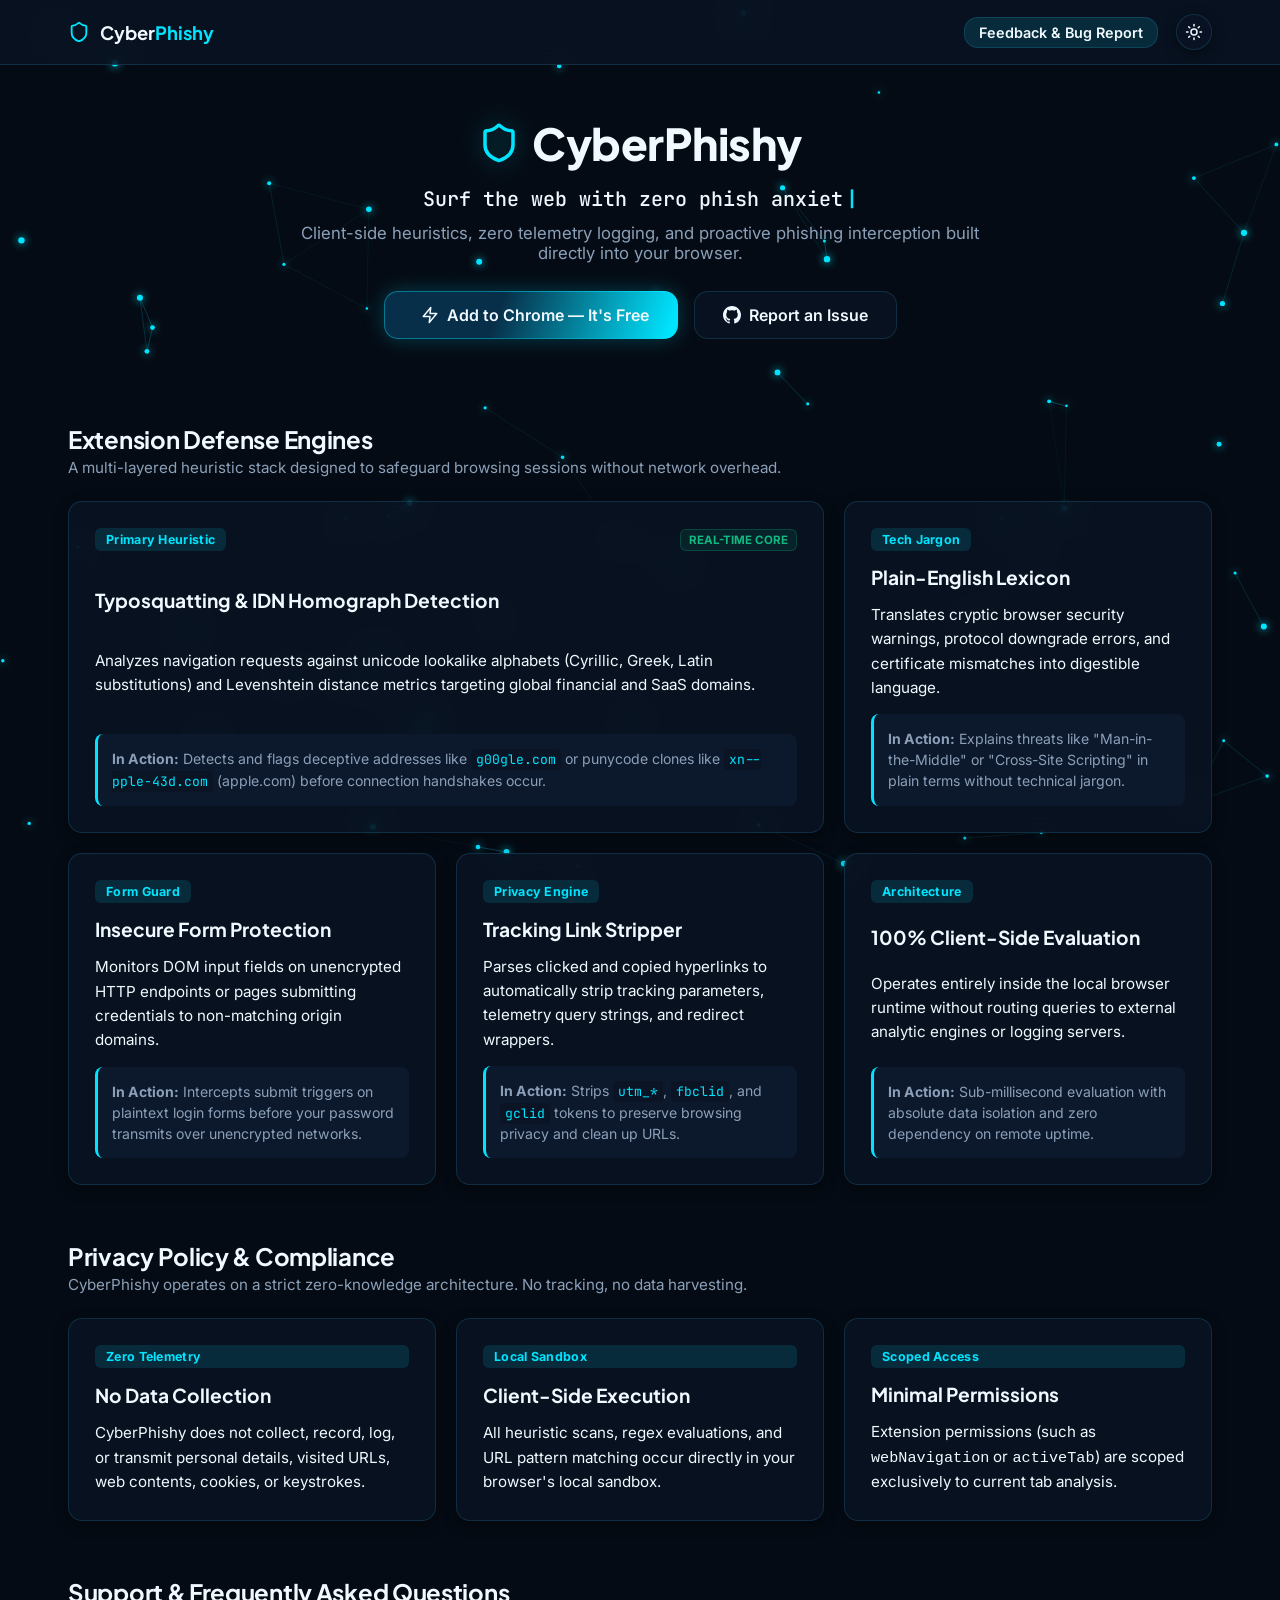
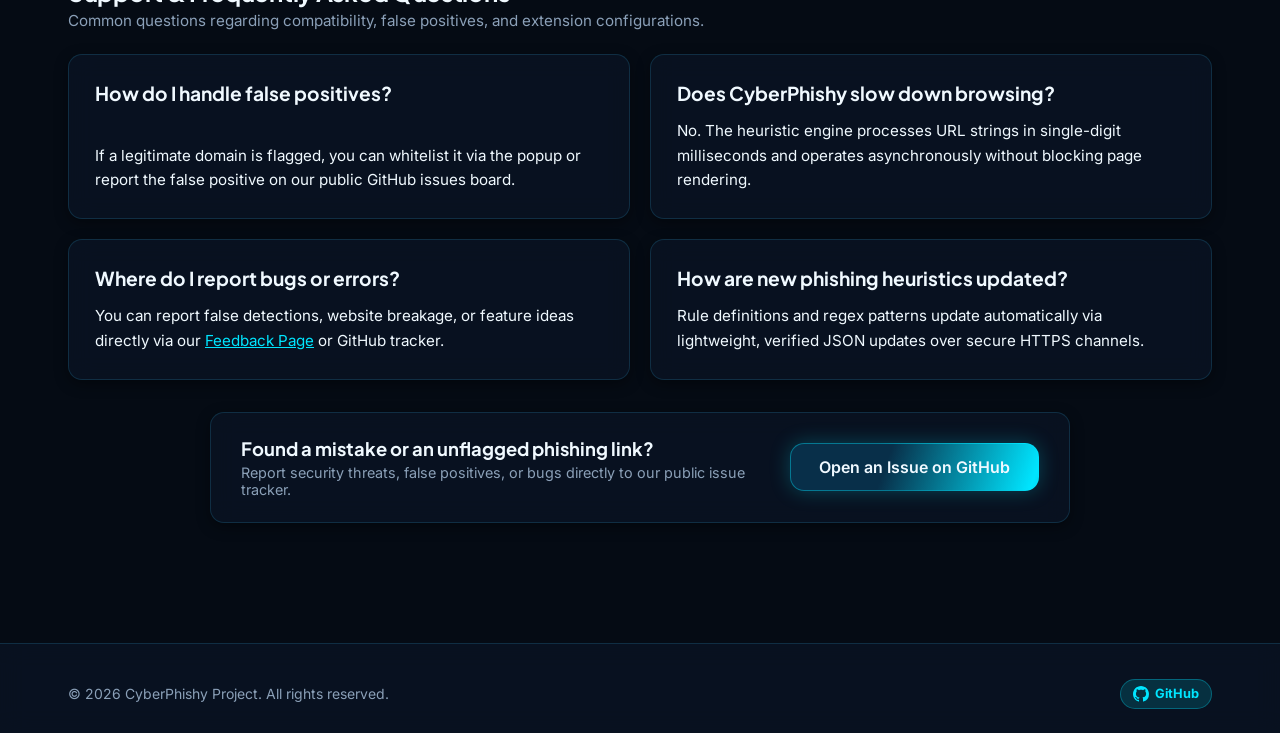
==== commit 62467738: "Added feedback form and also linked github issues" ====
--- a/index.html
+++ b/index.html
@@ -240,7 +240,7 @@
         <h3>Found a mistake or an unflagged phishing link?</h3>
         <p>Report security threats, false positives, or bugs directly to our public issue tracker.</p>
       </div>
-      <a href="https://github.com/shraddha-o8/cyberphishy/issues" target="_blank" rel="noopener noreferrer" class="btn btn-shimmer">
+      <a href="https://github.com/shraddha-o8/CyberPhishy-/issues/new" target="_blank" rel="noopener noreferrer" class="btn btn-shimmer">
         <span class="btn-text">Open an Issue on GitHub</span>
       </a>
     </section>
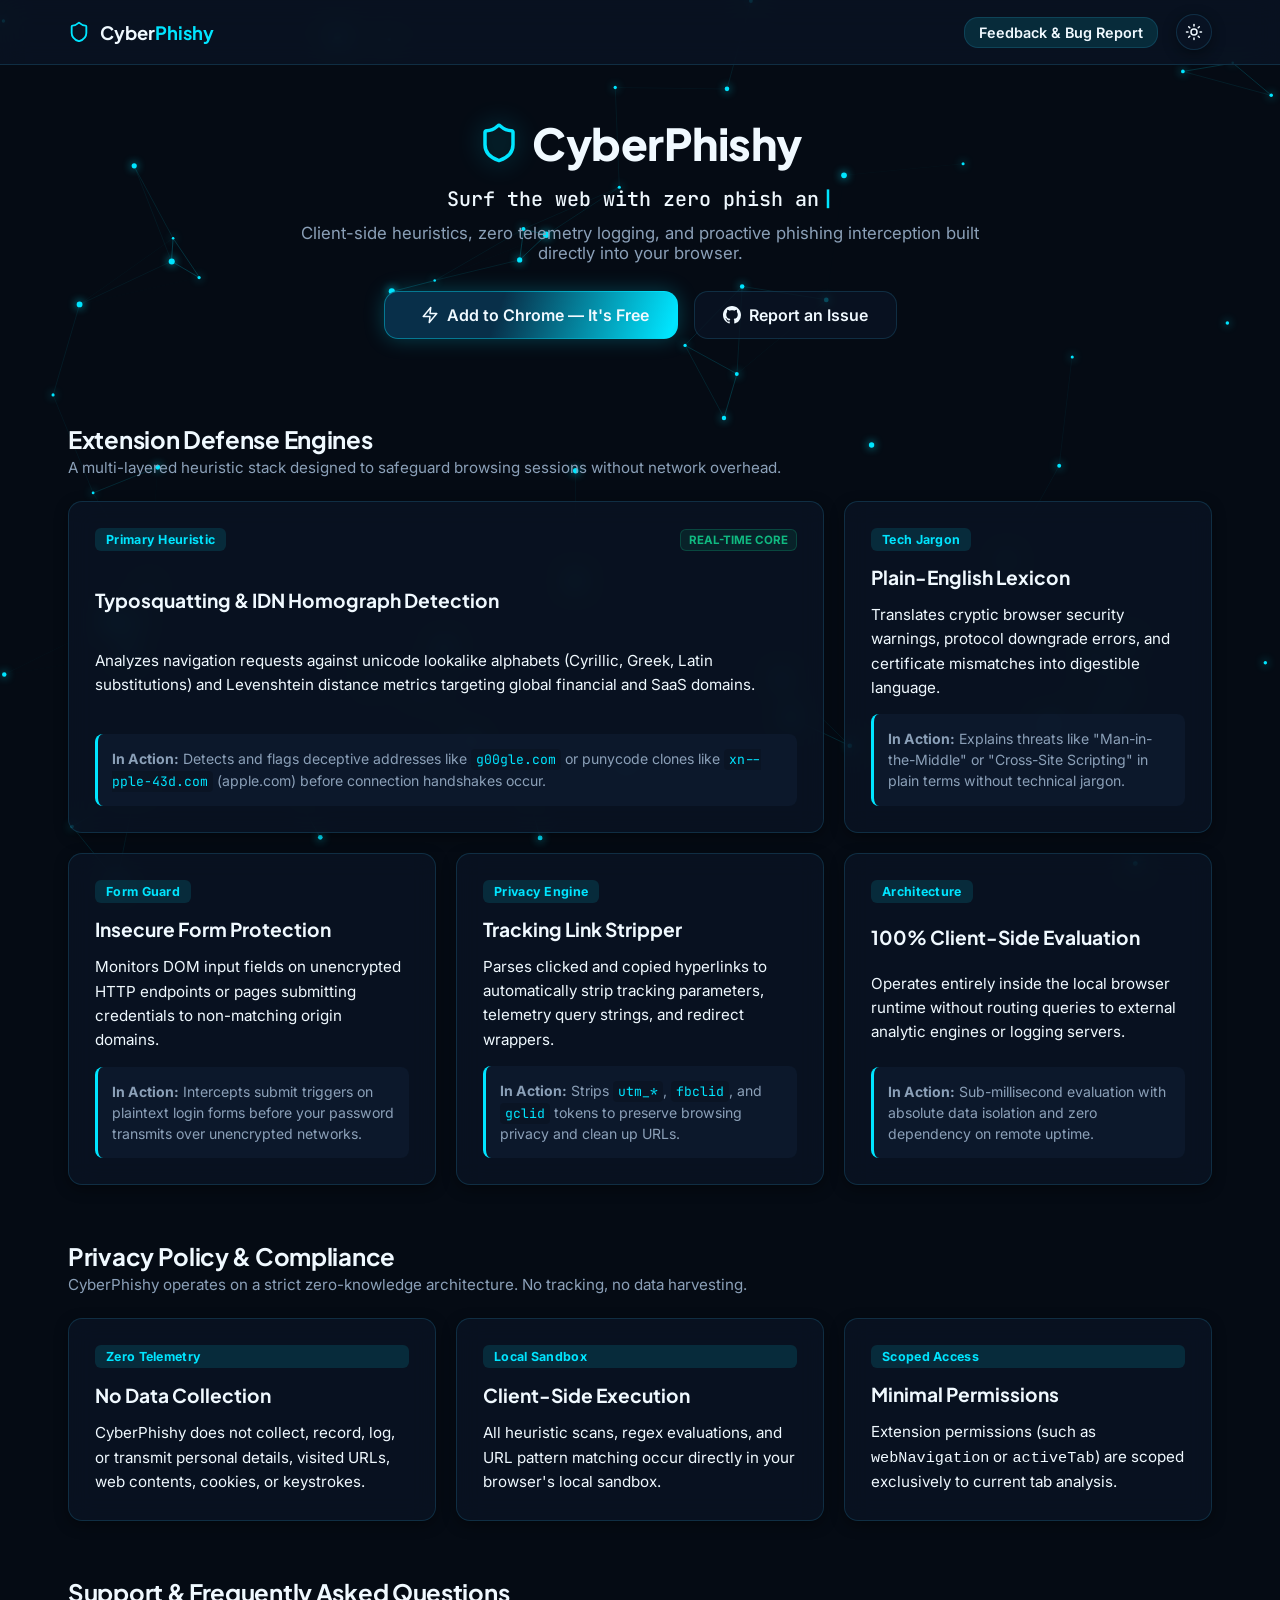
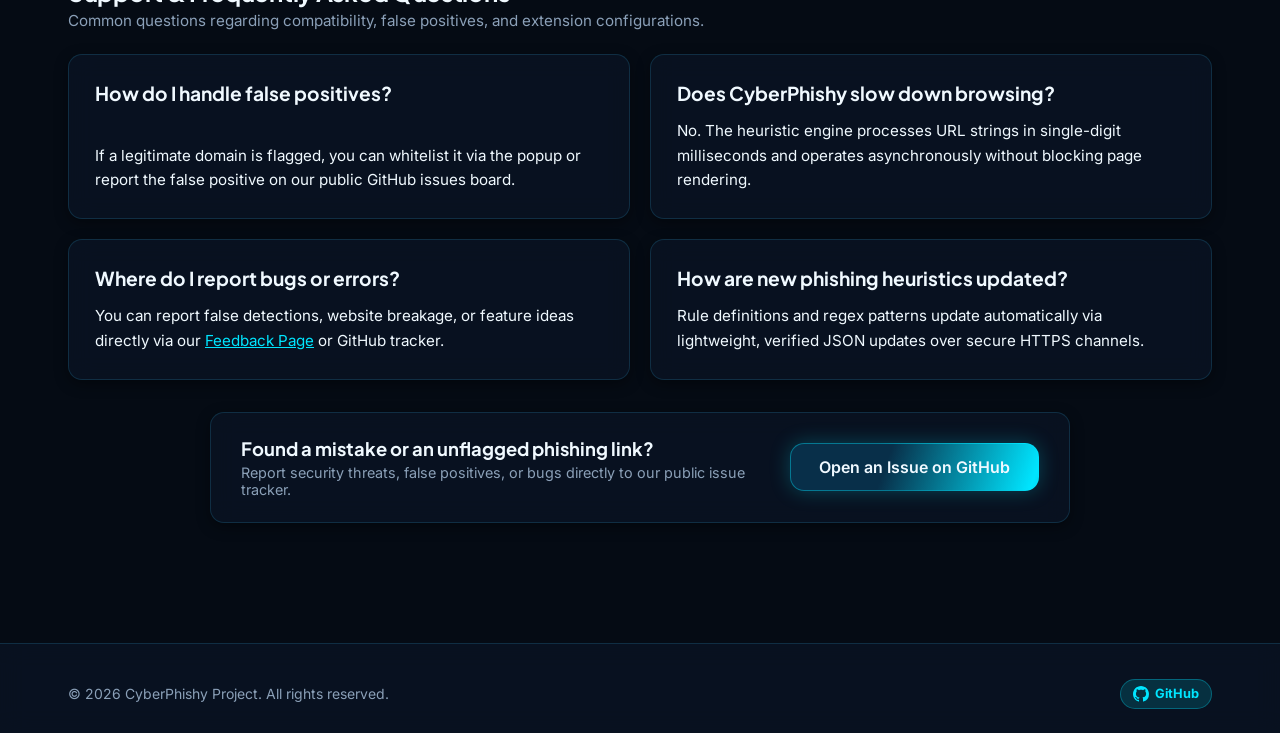
==== commit 04773836: "Update GitHub issue links in index.html" ====
--- a/index.html
+++ b/index.html
@@ -99,7 +99,7 @@
           </svg>
           <span class="btn-text">Add to Chrome — It's Free</span>
         </a>
-        <a href="https://github.com/shraddha-o8/cyberphishy/issues" target="_blank" rel="noopener noreferrer" class="btn" style="background-color: var(--bg-card); border: 1px solid var(--border-color); color: var(--text-main);">
+        <a href="https://github.com/shraddha-o8/Cyberphishy/issues/new" target="_blank" rel="noopener noreferrer" class="btn" style="background-color: var(--bg-card); border: 1px solid var(--border-color); color: var(--text-main);">
           <svg class="github-icon" viewBox="0 0 24 24" width="18" height="18" fill="currentColor">
             <path d="M12 0C5.37 0 0 5.37 0 12c0 5.31 3.435 9.795 8.205 11.385.6.105.825-.255.825-.57 0-.285-.015-1.23-.015-2.235-3.015.555-3.795-.735-4.035-1.41-.135-.345-.72-1.41-1.23-1.695-.42-.225-1.02-.78-.015-.795.945-.015 1.62.87 1.845 1.23 1.08 1.815 2.805 1.305 3.495.99.105-.78.42-1.305.765-1.605-2.67-.3-5.46-1.335-5.46-5.925 0-1.305.465-2.385 1.23-3.225-.12-.3-.54-1.53.12-3.18 0 0 1.005-.315 3.3 1.23.96-.27 1.98-.405 3-.405s2.04.135 3 .405c2.295-1.56 3.3-1.23 3.3-1.23.66 1.65.24 2.88.12 3.18.765.84 1.23 1.905 1.23 3.225 0 4.605-2.805 5.625-5.475 5.925.435.375.81 1.095.81 2.22 0 1.605-.015 2.895-.015 3.3 0 .315.225.69.825.57A12.02 12.02 0 0024 12c0-6.63-5.37-12-12-12z"/>
           </svg>
@@ -240,7 +240,7 @@
         <h3>Found a mistake or an unflagged phishing link?</h3>
         <p>Report security threats, false positives, or bugs directly to our public issue tracker.</p>
       </div>
-      <a href="https://github.com/shraddha-o8/CyberPhishy-/issues/new" target="_blank" rel="noopener noreferrer" class="btn btn-shimmer">
+      <a href="https://github.com/shraddha-o8/CyberPhishy/issues/new" target="_blank" rel="noopener noreferrer" class="btn btn-shimmer">
         <span class="btn-text">Open an Issue on GitHub</span>
       </a>
     </section>
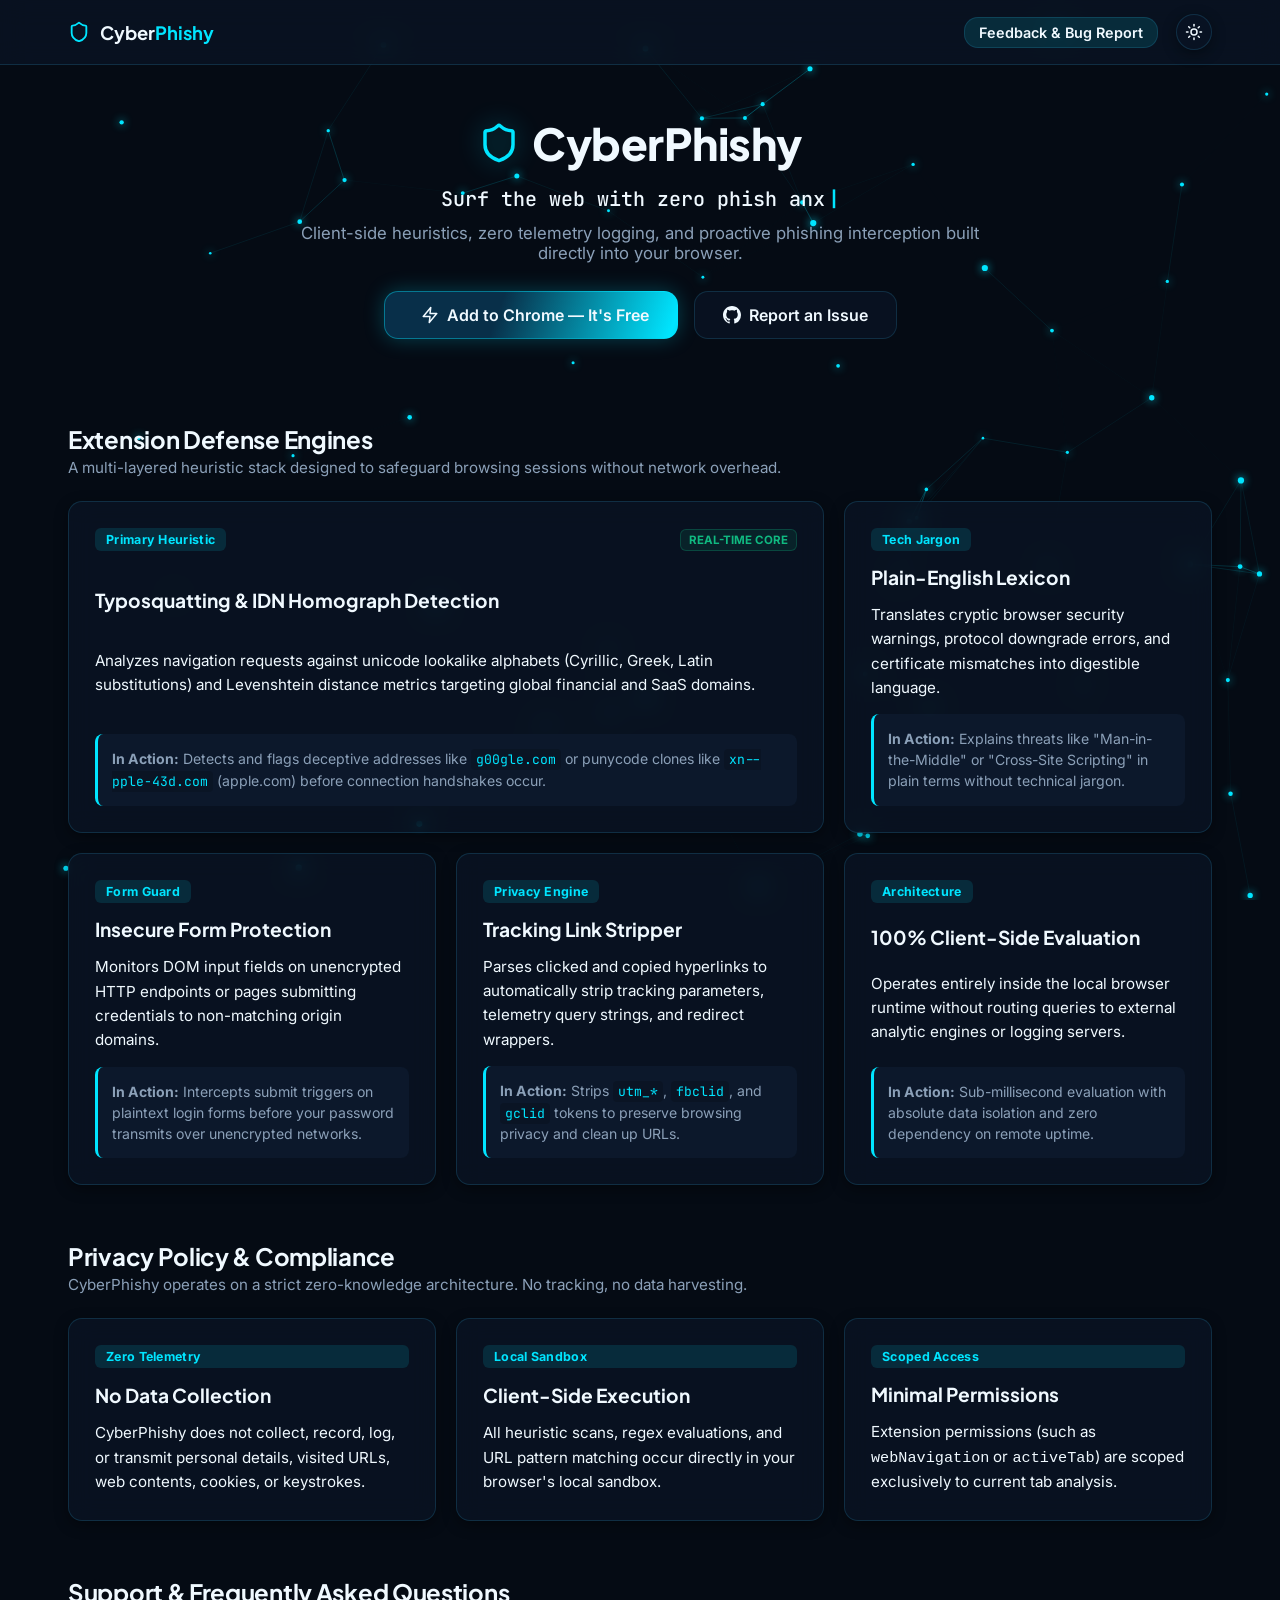
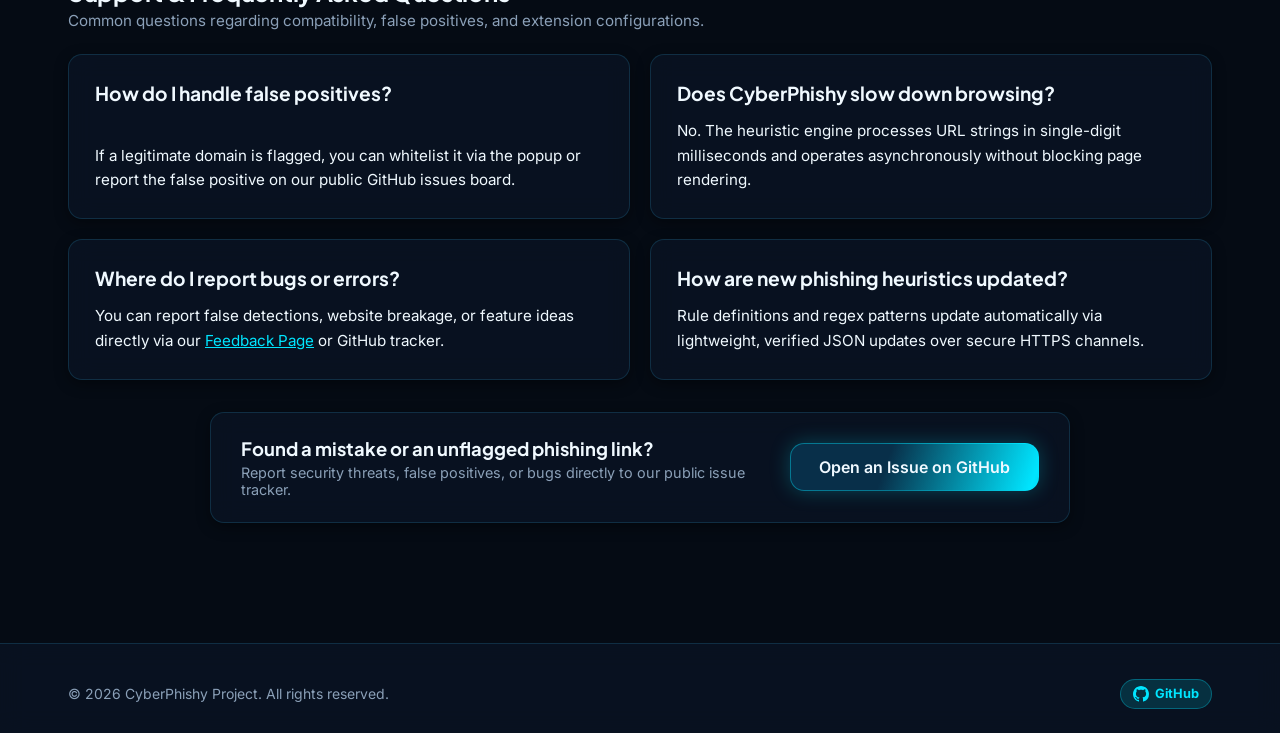
==== commit 2526f13b: "#5 added tab icon" ====
--- a/index.html
+++ b/index.html
@@ -5,9 +5,9 @@
   <meta name="viewport" content="width=device-width, initial-scale=1.0">
 
   <!-- Favicons -->
-  <link rel="icon" type="image/svg+xml" sizes="32x32" href="assets/shield_tab_icon.svg" />
-  <link rel="icon" type="image/svg+xml" sizes="16x16" href="assets/shield_tab_icon.svg" />
-  <link rel="apple-touch-icon" sizes="180x180" href="assets/shield_tab_icon.svg" />
+  <link rel="icon" type="image/svg+xml" sizes="32x32" href="assets/cyberphishy_tab_icon.svg" />
+  <link rel="icon" type="image/svg+xml" sizes="16x16" href="assets/cyberphishy_tab_icon.svg" />
+  <link rel="apple-touch-icon" sizes="180x180" href="assets/cyberphishy_tab_icon.svg" />
 
   <title>CyberPhishy — Real-Time Phishing & Web Threat Detector</title>
   <meta name="title" content="CyberPhishy — Web Security & Phishing Detector" />
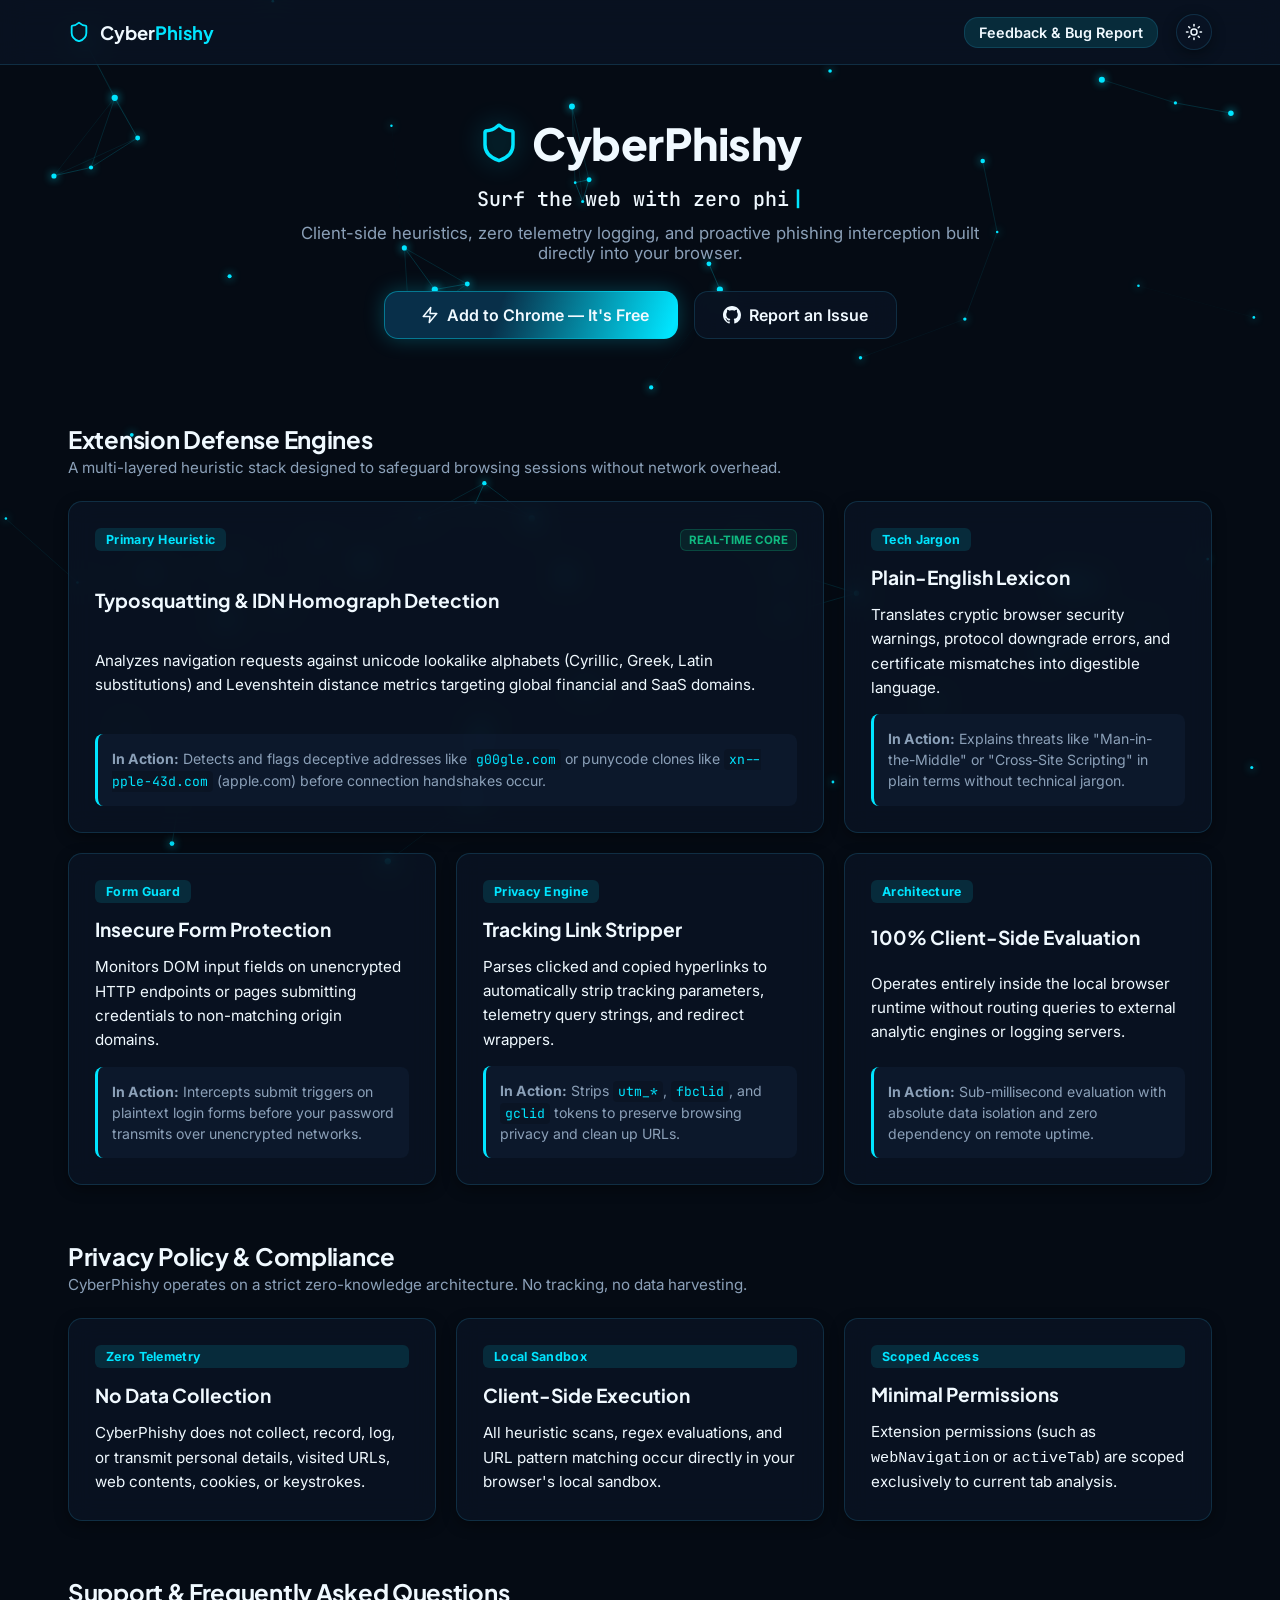
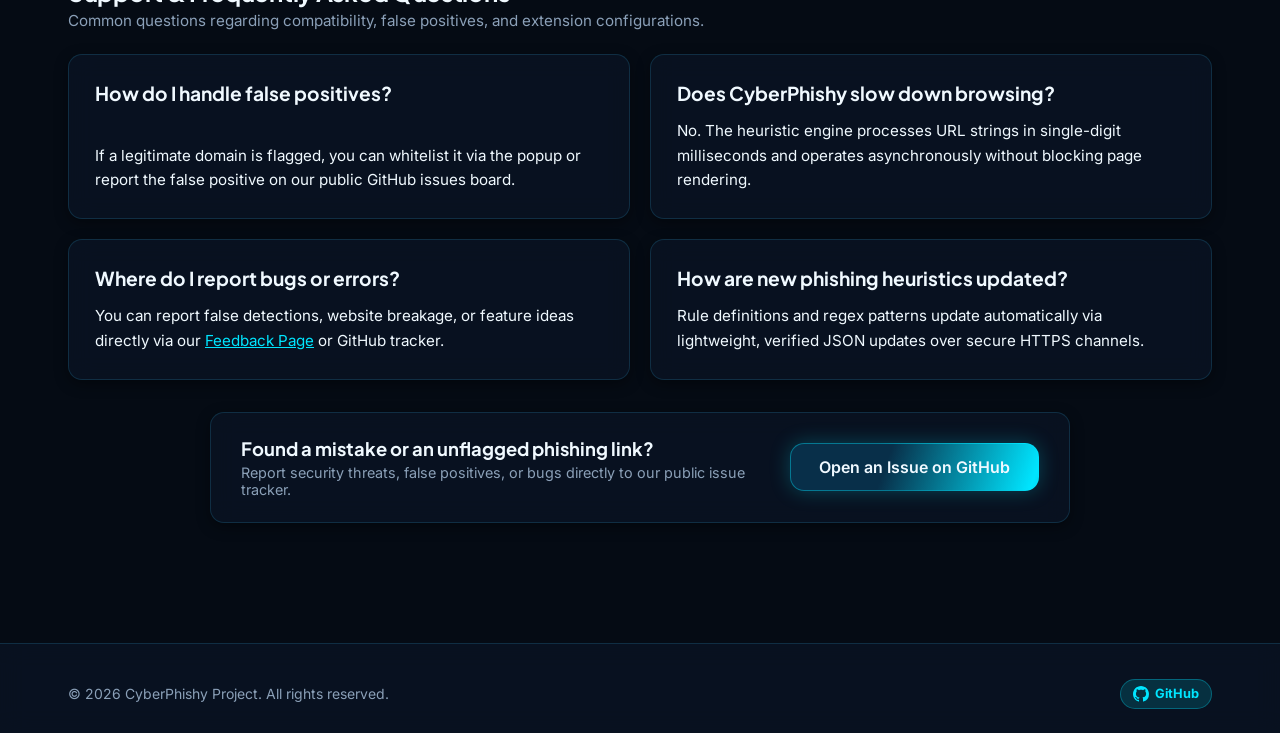
==== commit 852a5d81: "#7 modified the `Report an issue` button in the hero section." ====
--- a/index.html
+++ b/index.html
@@ -91,21 +91,24 @@
       <p class="hero-subtext">Client-side heuristics, zero telemetry logging, and proactive phishing interception built directly into your browser.</p>
 
       <!-- Action Buttons -->
-      <div class="controls-section" style="justify-content: center; margin-top: 28px;">
-        <a href="https://chrome.google.com/webstore" target="_blank" rel="noopener noreferrer" class="btn btn-shimmer">
-          <span class="shimmer-sparkle"></span>
-          <svg class="btn-icon" xmlns="http://www.w3.org/2000/svg" width="18" height="18" viewBox="0 0 24 24" fill="none" stroke="currentColor" stroke-width="2" stroke-linecap="round" stroke-linejoin="round">
-            <polygon points="13 2 3 14 12 14 11 22 21 10 12 10 13 2"></polygon>
-          </svg>
-          <span class="btn-text">Add to Chrome — It's Free</span>
-        </a>
-        <a href="https://github.com/shraddha-o8/Cyberphishy/issues/new" target="_blank" rel="noopener noreferrer" class="btn" style="background-color: var(--bg-card); border: 1px solid var(--border-color); color: var(--text-main);">
-          <svg class="github-icon" viewBox="0 0 24 24" width="18" height="18" fill="currentColor">
-            <path d="M12 0C5.37 0 0 5.37 0 12c0 5.31 3.435 9.795 8.205 11.385.6.105.825-.255.825-.57 0-.285-.015-1.23-.015-2.235-3.015.555-3.795-.735-4.035-1.41-.135-.345-.72-1.41-1.23-1.695-.42-.225-1.02-.78-.015-.795.945-.015 1.62.87 1.845 1.23 1.08 1.815 2.805 1.305 3.495.99.105-.78.42-1.305.765-1.605-2.67-.3-5.46-1.335-5.46-5.925 0-1.305.465-2.385 1.23-3.225-.12-.3-.54-1.53.12-3.18 0 0 1.005-.315 3.3 1.23.96-.27 1.98-.405 3-.405s2.04.135 3 .405c2.295-1.56 3.3-1.23 3.3-1.23.66 1.65.24 2.88.12 3.18.765.84 1.23 1.905 1.23 3.225 0 4.605-2.805 5.625-5.475 5.925.435.375.81 1.095.81 2.22 0 1.605-.015 2.895-.015 3.3 0 .315.225.69.825.57A12.02 12.02 0 0024 12c0-6.63-5.37-12-12-12z"/>
-          </svg>
-          <span>Report an Issue</span>
-        </a>
-      </div>
+      <!-- Action Buttons -->
+            <div class="controls-section" style="justify-content: center; margin-top: 28px;">
+              <a href="https://chrome.google.com/webstore" target="_blank" rel="noopener noreferrer" class="btn btn-shimmer">
+                <span class="shimmer-sparkle"></span>
+                <svg class="btn-icon" xmlns="http://www.w3.org/2000/svg" width="18" height="18" viewBox="0 0 24 24" fill="none" stroke="currentColor" stroke-width="2" stroke-linecap="round" stroke-linejoin="round">
+                  <polygon points="13 2 3 14 12 14 11 22 21 10 12 10 13 2"></polygon>
+                </svg>
+                <span class="btn-text">Add to Chrome — It's Free</span>
+              </a>
+
+              <!-- Enhanced Secondary Button -->
+              <a href="https://github.com/shraddha-o8/CyberPhishy-/issues" target="_blank" rel="noopener noreferrer" class="btn btn-outline">
+                <svg class="github-icon" viewBox="0 0 24 24" width="18" height="18" fill="currentColor">
+                  <path d="M12 0C5.37 0 0 5.37 0 12c0 5.31 3.435 9.795 8.205 11.385.6.105.825-.255.825-.57 0-.285-.015-1.23-.015-2.235-3.015.555-3.795-.735-4.035-1.41-.135-.345-.72-1.41-1.23-1.695-.42-.225-1.02-.78-.015-.795.945-.015 1.62.87 1.845 1.23 1.08 1.815 2.805 1.305 3.495.99.105-.78.42-1.305.765-1.605-2.67-.3-5.46-1.335-5.46-5.925 0-1.305.465-2.385 1.23-3.225-.12-.3-.54-1.53.12-3.18 0 0 1.005-.315 3.3 1.23.96-.27 1.98-.405 3-.405s2.04.135 3 .405c2.295-1.56 3.3-1.23 3.3-1.23.66 1.65.24 2.88.12 3.18.765.84 1.23 1.905 1.23 3.225 0 4.605-2.805 5.625-5.475 5.925.435.375.81 1.095.81 2.22 0 1.605-.015 2.895-.015 3.3 0 .315.225.69.825.57A12.02 12.02 0 0024 12c0-6.63-5.37-12-12-12z"/>
+                </svg>
+                <span>Report an Issue</span>
+              </a>
+            </div>
     </div>
   </header>
 
--- a/css/style.css
+++ b/css/style.css
@@ -283,7 +283,52 @@
   transform: translateY(-2px);
   box-shadow: 0 0 25px rgba(0, 229, 255, 0.45);
 }
-
+/* ==========================================================================
+   Secondary Outline / Ghost Button (Glass & Neon Hover)
+   ========================================================================== */
+.btn-outline {
+  background-color: var(--bg-card);
+  border: 1px solid var(--border-color);
+  color: var(--text-main);
+  backdrop-filter: blur(12px);
+  -webkit-backdrop-filter: blur(12px);
+  transition: all 0.25s cubic-bezier(0.16, 1, 0.3, 1);
+}
+
+.btn-outline .github-icon {
+  color: var(--text-main);
+  transition: color 0.2s ease, transform 0.2s ease;
+}
+
+/* Hover State: Neon Border Glow + Slight Lift */
+.btn-outline:hover {
+  transform: translateY(-2px);
+  border-color: var(--accent-cyan);
+  color: var(--accent-cyan);
+  box-shadow: 0 0 20px rgba(0, 229, 255, 0.25), var(--shadow-md);
+  background-color: var(--accent-light);
+}
+
+.btn-outline:hover .github-icon {
+  color: var(--accent-cyan);
+  transform: rotate(-8deg) scale(1.1);
+}
+
+/* Active Press State */
+.btn-outline:active {
+  transform: translateY(0) scale(0.98);
+}
+
+/* Light Theme Hover Tweaks */
+[data-theme="light"] .btn-outline:hover {
+  border-color: var(--accent-color);
+  color: var(--accent-color);
+  box-shadow: 0 0 16px rgba(2, 132, 199, 0.25);
+}
+
+[data-theme="light"] .btn-outline:hover .github-icon {
+  color: var(--accent-color);
+}
 /* ==========================================================================
    Section Headers
    ========================================================================== */
